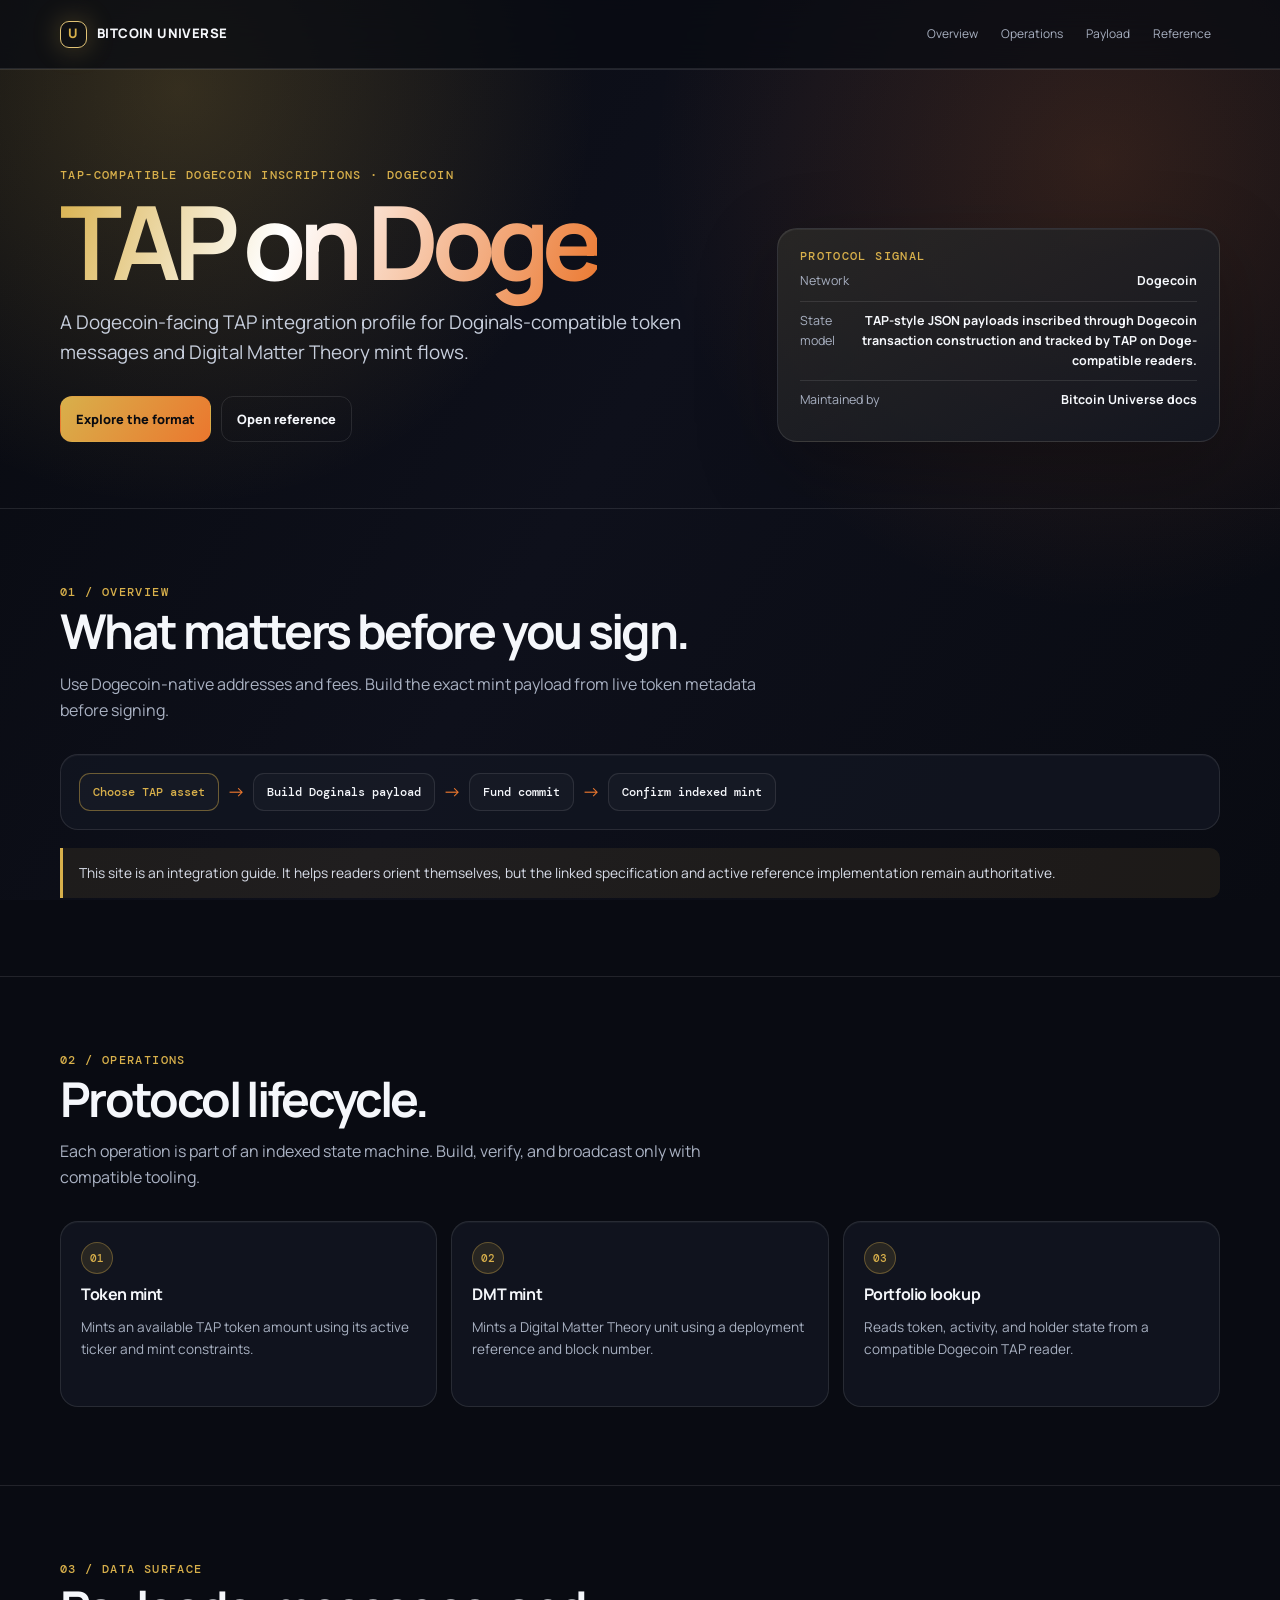
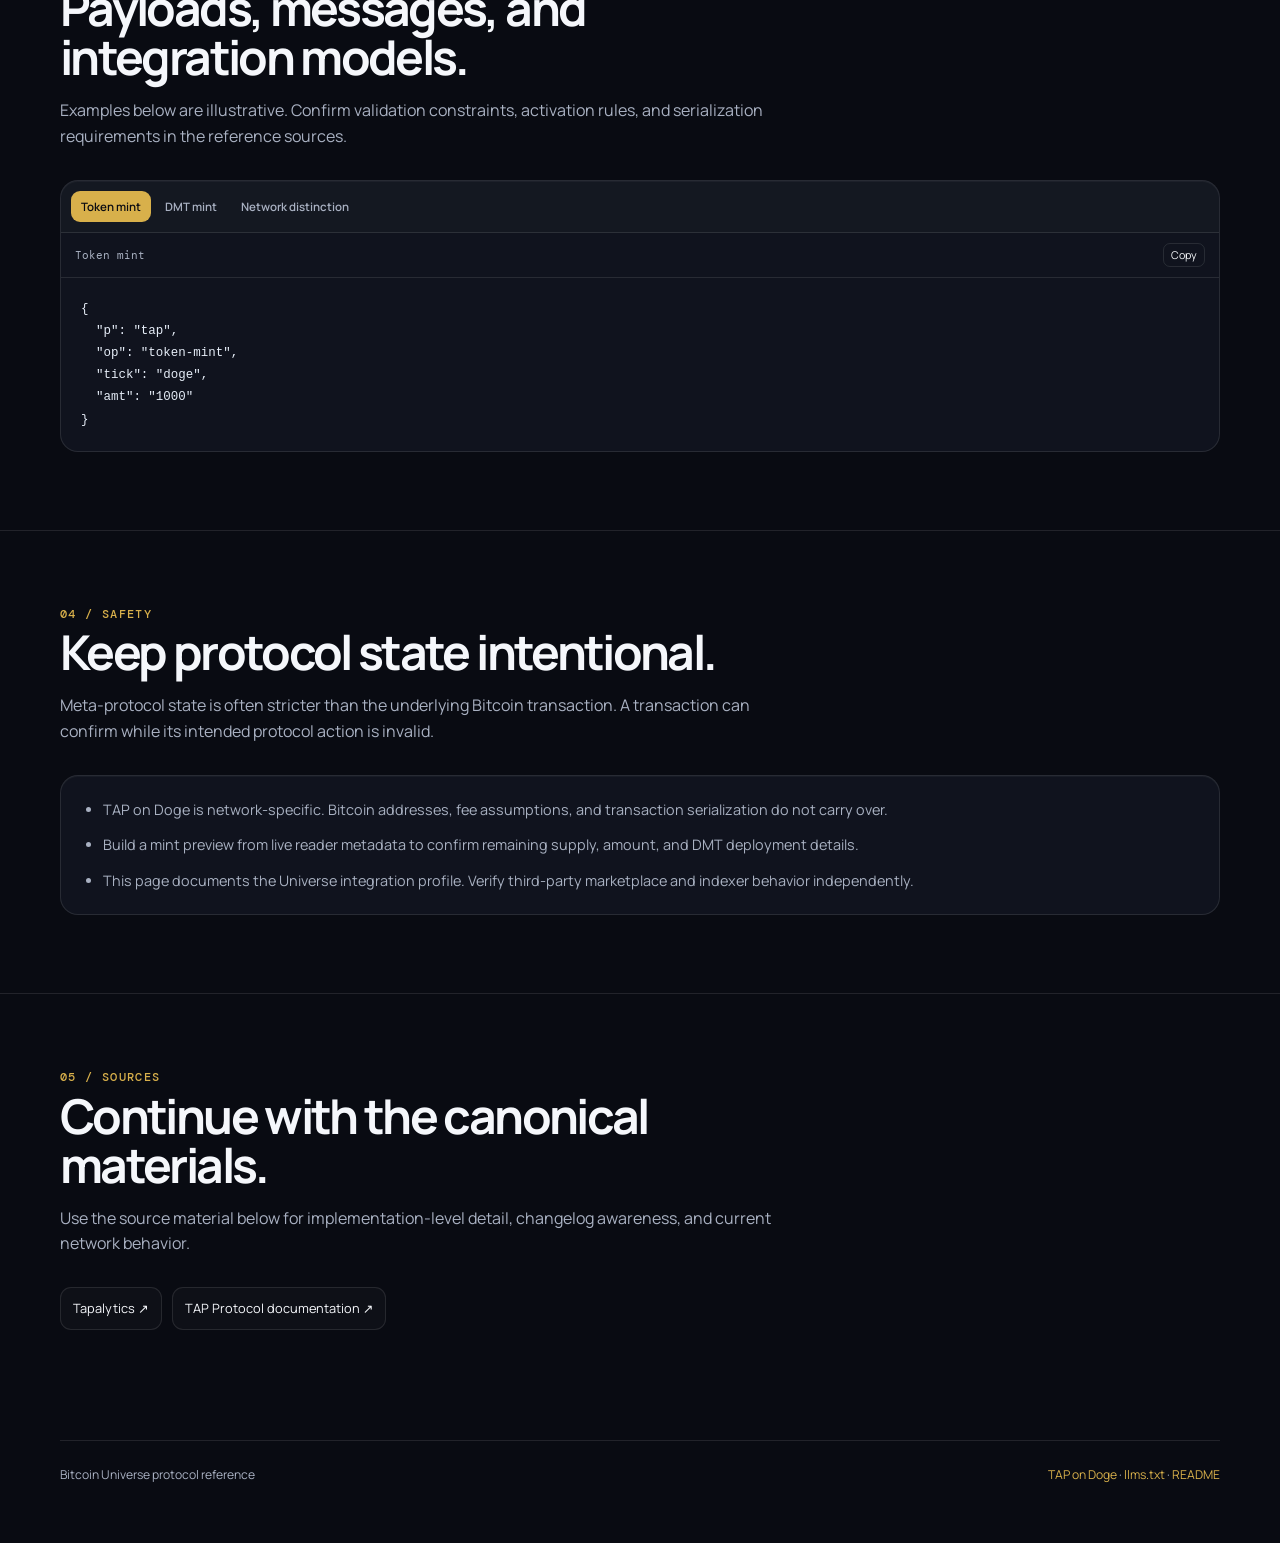
==== index.html @ 7a6246f9 "Publish tap-on-doge-docs protocol documentation" ====
<!doctype html>
<html lang="en">
<head>
  <meta charset="utf-8">
  <meta name="viewport" content="width=device-width, initial-scale=1">
  <meta name="description" content="TAP on Doge protocol documentation by Bitcoin Universe.">
  <title>TAP on Doge | Bitcoin Universe</title>
  <link rel="preconnect" href="https://fonts.googleapis.com">
  <link rel="preconnect" href="https://fonts.gstatic.com" crossorigin>
  <link href="https://fonts.googleapis.com/css2?family=DM+Mono:wght@400;500&family=Manrope:wght@400;500;600;700;800&display=swap" rel="stylesheet">
  <style>
    :root { --accent: #d8b04b; --accent-2: #eb772e; --ink: #f5f7fb; --muted: #a9b1c2; --panel: rgba(19,23,34,.78); --line: rgba(255,255,255,.1); --bg: #090b12; --mono: "DM Mono", monospace; --sans: Manrope, system-ui, sans-serif; }
    * { box-sizing: border-box; } html { scroll-behavior: smooth; } body { margin: 0; color: var(--ink); background: var(--bg); font-family: var(--sans); line-height: 1.62; } body::before { content: ""; position: fixed; inset: 0; z-index: -2; background: radial-gradient(circle at 14% 10%, color-mix(in srgb, var(--accent) 21%, transparent), transparent 26rem), radial-gradient(circle at 86% 18%, color-mix(in srgb, var(--accent-2) 17%, transparent), transparent 28rem), linear-gradient(120deg, #080a10, #0e101b 48%, #090b12); } body::after { content: ""; position: fixed; inset: 0; z-index: -1; opacity: .3; background-image: linear-gradient(rgba(255,255,255,.025) 1px, transparent 1px), linear-gradient(90deg, rgba(255,255,255,.025) 1px, transparent 1px); background-size: 48px 48px; mask-image: linear-gradient(to bottom, black, transparent 80%); }
    a { color: inherit; } .wrap { width: min(1160px, calc(100% - 40px)); margin: auto; } .eyebrow, .kicker { font: 500 .72rem/1 var(--mono); letter-spacing: .12em; text-transform: uppercase; color: var(--accent); } .site-header { position: sticky; top: 0; z-index: 20; backdrop-filter: blur(20px); background: rgba(9,11,18,.74); border-bottom: 1px solid var(--line); } .bar { min-height: 68px; display: flex; align-items: center; justify-content: space-between; gap: 20px; } .brand { display: flex; gap: 10px; align-items: center; text-decoration: none; font-size: .82rem; font-weight: 800; letter-spacing: .03em; } .brand-mark { width: 27px; height: 27px; border: 1px solid color-mix(in srgb, var(--accent) 76%, white); border-radius: 9px; display: grid; place-items: center; color: var(--accent); box-shadow: 0 0 28px color-mix(in srgb, var(--accent) 32%, transparent); } nav { display: flex; flex-wrap: wrap; gap: 5px; } nav a { color: var(--muted); font-size: .75rem; text-decoration: none; padding: 7px 9px; border-radius: 8px; } nav a:hover { color: var(--ink); background: rgba(255,255,255,.06); } .hero { padding: 100px 0 66px; position: relative; overflow: clip; } .hero-grid { display: grid; grid-template-columns: minmax(0,1.2fr) minmax(280px,.8fr); gap: 52px; align-items: end; } h1 { max-width: 780px; margin: 12px 0 18px; font-size: clamp(3rem, 8vw, 6.5rem); letter-spacing: -.075em; line-height: .92; } h1 .gradient { background: linear-gradient(110deg, var(--accent), #fff 42%, var(--accent-2)); color: transparent; background-clip: text; } .lead { color: #c8cfdd; font-size: clamp(1rem, 1.7vw, 1.18rem); max-width: 720px; } .hero-actions { display: flex; flex-wrap: wrap; gap: 10px; margin-top: 28px; } .button { border: 1px solid var(--line); border-radius: 12px; padding: 12px 15px; text-decoration: none; font-size: .8rem; font-weight: 800; transition: transform .2s, border-color .2s; } .button:hover { transform: translateY(-2px); border-color: var(--accent); } .button.primary { background: linear-gradient(125deg, var(--accent), var(--accent-2)); color: #0a0b10; border-color: transparent; } .signal { padding: 22px; border: 1px solid var(--line); border-radius: 20px; background: linear-gradient(150deg, color-mix(in srgb, var(--accent) 10%, var(--panel)), var(--panel)); box-shadow: inset 0 1px rgba(255,255,255,.06), 0 25px 80px rgba(0,0,0,.25); } .signal-line { display: flex; justify-content: space-between; gap: 10px; padding: 9px 0; border-bottom: 1px solid var(--line); font-size: .78rem; } .signal-line:last-child { border: 0; } .signal-line span { color: var(--muted); } .signal-line strong { text-align: right; color: var(--ink); } section { padding: 78px 0; border-top: 1px solid var(--line); } .section-head { max-width: 720px; margin-bottom: 30px; } h2 { margin: 8px 0 10px; font-size: clamp(1.8rem, 4vw, 3rem); letter-spacing: -.055em; line-height: 1.02; } h3 { margin: 8px 0; font-size: 1rem; letter-spacing: -.025em; } p { color: var(--muted); } .grid { display: grid; grid-template-columns: repeat(3, 1fr); gap: 14px; } .card, .safety, .flow, .payload, .table-wrap { border: 1px solid var(--line); border-radius: 18px; background: var(--panel); box-shadow: inset 0 1px rgba(255,255,255,.04); } .card { padding: 20px; min-height: 186px; } .step { display: inline-grid; place-items: center; width: 32px; height: 32px; border-radius: 50%; font: 500 .7rem var(--mono); color: var(--accent); background: color-mix(in srgb, var(--accent) 12%, transparent); border: 1px solid color-mix(in srgb, var(--accent) 35%, transparent); } .card p { font-size: .85rem; margin: 0; } .flow { display: flex; flex-wrap: wrap; align-items: center; gap: 8px; padding: 18px; } .flow-item { padding: 10px 13px; border: 1px solid var(--line); border-radius: 11px; font: 500 .75rem var(--mono); background: rgba(255,255,255,.025); } .flow-item:first-child { color: var(--accent); border-color: color-mix(in srgb, var(--accent) 45%, transparent); } .arrow { color: var(--accent-2); font-size: 1.15rem; } .payload { overflow: hidden; } .payload-tabs { display: flex; flex-wrap: wrap; gap: 4px; padding: 10px; border-bottom: 1px solid var(--line); background: rgba(255,255,255,.018); } .payload-tab { border: 0; color: var(--muted); background: transparent; font: 600 .72rem var(--sans); cursor: pointer; border-radius: 9px; padding: 8px 10px; } .payload-tab.active { color: #0b0c12; background: var(--accent); } .payload-panel { display: none; } .payload-panel.active { display: block; } .code-top { display: flex; justify-content: space-between; align-items: center; padding: 10px 14px; color: var(--muted); font: .7rem var(--mono); border-bottom: 1px solid var(--line); } .copy { color: var(--ink); border: 1px solid var(--line); border-radius: 7px; background: transparent; cursor: pointer; padding: 4px 7px; font: .67rem var(--sans); } .copy:hover { border-color: var(--accent); } pre { margin: 0; padding: 20px; overflow: auto; font: .78rem/1.7 var(--mono); color: #e6edf8; } .safety { padding: 22px; } .safety ul { margin: 0; padding-left: 20px; color: var(--muted); font-size: .9rem; } .safety li + li { margin-top: 12px; } .reference-links { display: flex; flex-wrap: wrap; gap: 10px; } .reference-links a { color: var(--ink); font-size: .8rem; text-decoration: none; padding: 10px 12px; border: 1px solid var(--line); border-radius: 11px; background: rgba(255,255,255,.025); } .reference-links a:hover { border-color: var(--accent); } .callout { margin-top: 18px; padding: 14px 16px; border-left: 3px solid var(--accent); background: color-mix(in srgb, var(--accent) 9%, transparent); color: #d9deea; border-radius: 0 10px 10px 0; font-size: .86rem; } table { width: 100%; border-collapse: collapse; font-size: .85rem; } th, td { padding: 13px 16px; text-align: left; vertical-align: top; border-bottom: 1px solid var(--line); } th { color: var(--muted); font: .68rem var(--mono); text-transform: uppercase; letter-spacing: .08em; } tr:last-child td { border: 0; } td { color: var(--muted); } td code { color: var(--accent); font: .75rem var(--mono); } .footer { padding: 32px 0 58px; color: var(--muted); font-size: .76rem; } .footer-inner { display: flex; justify-content: space-between; gap: 16px; border-top: 1px solid var(--line); padding-top: 24px; } .footer a { text-decoration: none; color: var(--accent); } @media (max-width: 800px) { .hero { padding-top: 68px; } .hero-grid, .grid { grid-template-columns: 1fr; gap: 15px; } .signal { max-width: 520px; } nav { display: none; } section { padding: 56px 0; } .wrap { width: min(100% - 28px, 1160px); } h1 { letter-spacing: -.065em; } }
  </style>
</head>
<body>
  <header class="site-header"><div class="wrap bar"><a class="brand" href="index.html"><span class="brand-mark">U</span>BITCOIN UNIVERSE</a><nav><a href="index.html#overview">Overview</a><a href="index.html#operations">Operations</a><a href="index.html#payload">Payload</a><a href="reference.html">Reference</a></nav></div></header>
  <main>
  <section class="hero"><div class="wrap hero-grid"><div><div class="eyebrow">TAP-compatible Dogecoin inscriptions · Dogecoin</div><h1><span class="gradient">TAP on Doge</span></h1><p class="lead">A Dogecoin-facing TAP integration profile for Doginals-compatible token messages and Digital Matter Theory mint flows.</p><div class="hero-actions"><a class="button primary" href="#payload">Explore the format</a><a class="button" href="reference.html">Open reference</a></div></div><aside class="signal"><div class="kicker">Protocol signal</div><div class="signal-line"><span>Network</span><strong>Dogecoin</strong></div><div class="signal-line"><span>State model</span><strong>TAP-style JSON payloads inscribed through Dogecoin transaction construction and tracked by TAP on Doge-compatible readers.</strong></div><div class="signal-line"><span>Maintained by</span><strong>Bitcoin Universe docs</strong></div></aside></div></section>
  <section id="overview"><div class="wrap"><div class="section-head"><div class="eyebrow">01 / Overview</div><h2>What matters before you sign.</h2><p>Use Dogecoin-native addresses and fees. Build the exact mint payload from live token metadata before signing.</p></div><div class="flow"><span class="flow-item">Choose TAP asset</span><span class="arrow">→</span><span class="flow-item">Build Doginals payload</span><span class="arrow">→</span><span class="flow-item">Fund commit</span><span class="arrow">→</span><span class="flow-item">Confirm indexed mint</span></div><div class="callout">This site is an integration guide. It helps readers orient themselves, but the linked specification and active reference implementation remain authoritative.</div></div></section>
  <section id="operations"><div class="wrap"><div class="section-head"><div class="eyebrow">02 / Operations</div><h2>Protocol lifecycle.</h2><p>Each operation is part of an indexed state machine. Build, verify, and broadcast only with compatible tooling.</p></div><div class="grid"><article class="card"><span class="step">01</span><h3>Token mint</h3><p>Mints an available TAP token amount using its active ticker and mint constraints.</p></article><article class="card"><span class="step">02</span><h3>DMT mint</h3><p>Mints a Digital Matter Theory unit using a deployment reference and block number.</p></article><article class="card"><span class="step">03</span><h3>Portfolio lookup</h3><p>Reads token, activity, and holder state from a compatible Dogecoin TAP reader.</p></article></div></div></section>
  <section id="payload"><div class="wrap"><div class="section-head"><div class="eyebrow">03 / Data surface</div><h2>Payloads, messages, and integration models.</h2><p>Examples below are illustrative. Confirm validation constraints, activation rules, and serialization requirements in the reference sources.</p></div><div class="payload"><div class="payload-tabs"><button class="payload-tab active" type="button" data-payload="payload-0">Token mint</button><button class="payload-tab " type="button" data-payload="payload-1">DMT mint</button><button class="payload-tab " type="button" data-payload="payload-2">Network distinction</button></div><div class="payload-panel active" id="payload-0"><div class="code-top"><span>Token mint</span><button class="copy" type="button" data-copy="{
  &quot;p&quot;: &quot;tap&quot;,
  &quot;op&quot;: &quot;token-mint&quot;,
  &quot;tick&quot;: &quot;doge&quot;,
  &quot;amt&quot;: &quot;1000&quot;
}">Copy</button></div><pre><code>{
  &quot;p&quot;: &quot;tap&quot;,
  &quot;op&quot;: &quot;token-mint&quot;,
  &quot;tick&quot;: &quot;doge&quot;,
  &quot;amt&quot;: &quot;1000&quot;
}</code></pre></div><div class="payload-panel " id="payload-1"><div class="code-top"><span>DMT mint</span><button class="copy" type="button" data-copy="{
  &quot;p&quot;: &quot;tap&quot;,
  &quot;op&quot;: &quot;dmt-mint&quot;,
  &quot;dep&quot;: &quot;&lt;deployment-inscription-id&gt;&quot;,
  &quot;tick&quot;: &quot;element&quot;,
  &quot;blk&quot;: 123456
}">Copy</button></div><pre><code>{
  &quot;p&quot;: &quot;tap&quot;,
  &quot;op&quot;: &quot;dmt-mint&quot;,
  &quot;dep&quot;: &quot;&lt;deployment-inscription-id&gt;&quot;,
  &quot;tick&quot;: &quot;element&quot;,
  &quot;blk&quot;: 123456
}</code></pre></div><div class="payload-panel " id="payload-2"><div class="code-top"><span>Network distinction</span><button class="copy" type="button" data-copy="Dogecoin transaction + Doginals carrier
not a Bitcoin transaction or a Bitcoin Taproot address">Copy</button></div><pre><code>Dogecoin transaction + Doginals carrier
not a Bitcoin transaction or a Bitcoin Taproot address</code></pre></div></div></div></section>
  <section id="safety"><div class="wrap"><div class="section-head"><div class="eyebrow">04 / Safety</div><h2>Keep protocol state intentional.</h2><p>Meta-protocol state is often stricter than the underlying Bitcoin transaction. A transaction can confirm while its intended protocol action is invalid.</p></div><div class="safety"><ul><li>TAP on Doge is network-specific. Bitcoin addresses, fee assumptions, and transaction serialization do not carry over.</li><li>Build a mint preview from live reader metadata to confirm remaining supply, amount, and DMT deployment details.</li><li>This page documents the Universe integration profile. Verify third-party marketplace and indexer behavior independently.</li></ul></div></div></section>
  <section id="sources"><div class="wrap"><div class="section-head"><div class="eyebrow">05 / Sources</div><h2>Continue with the canonical materials.</h2><p>Use the source material below for implementation-level detail, changelog awareness, and current network behavior.</p></div><div class="reference-links"><a href="https://tapalytics.xyz/" target="_blank" rel="noreferrer">Tapalytics <span aria-hidden="true">↗</span></a><a href="https://docs.tap-protocol.com/" target="_blank" rel="noreferrer">TAP Protocol documentation <span aria-hidden="true">↗</span></a></div></div></section>
  </main>
  <footer class="footer"><div class="wrap footer-inner"><span>Bitcoin Universe protocol reference</span><span><a href="index.html">TAP on Doge</a> · <a href="llms.txt">llms.txt</a> · <a href="README.md">README</a></span></div></footer>
  <script>
    document.querySelectorAll('.payload-tab').forEach((tab) => tab.addEventListener('click', () => { document.querySelectorAll('.payload-tab,.payload-panel').forEach((el) => el.classList.remove('active')); tab.classList.add('active'); document.getElementById(tab.dataset.payload).classList.add('active'); }));
    document.querySelectorAll('[data-copy]').forEach((button) => button.addEventListener('click', async () => { try { await navigator.clipboard.writeText(button.dataset.copy); const old = button.textContent; button.textContent = 'Copied'; setTimeout(() => { button.textContent = old; }, 1200); } catch { button.textContent = 'Copy failed'; } }));
  </script>
</body>
</html>
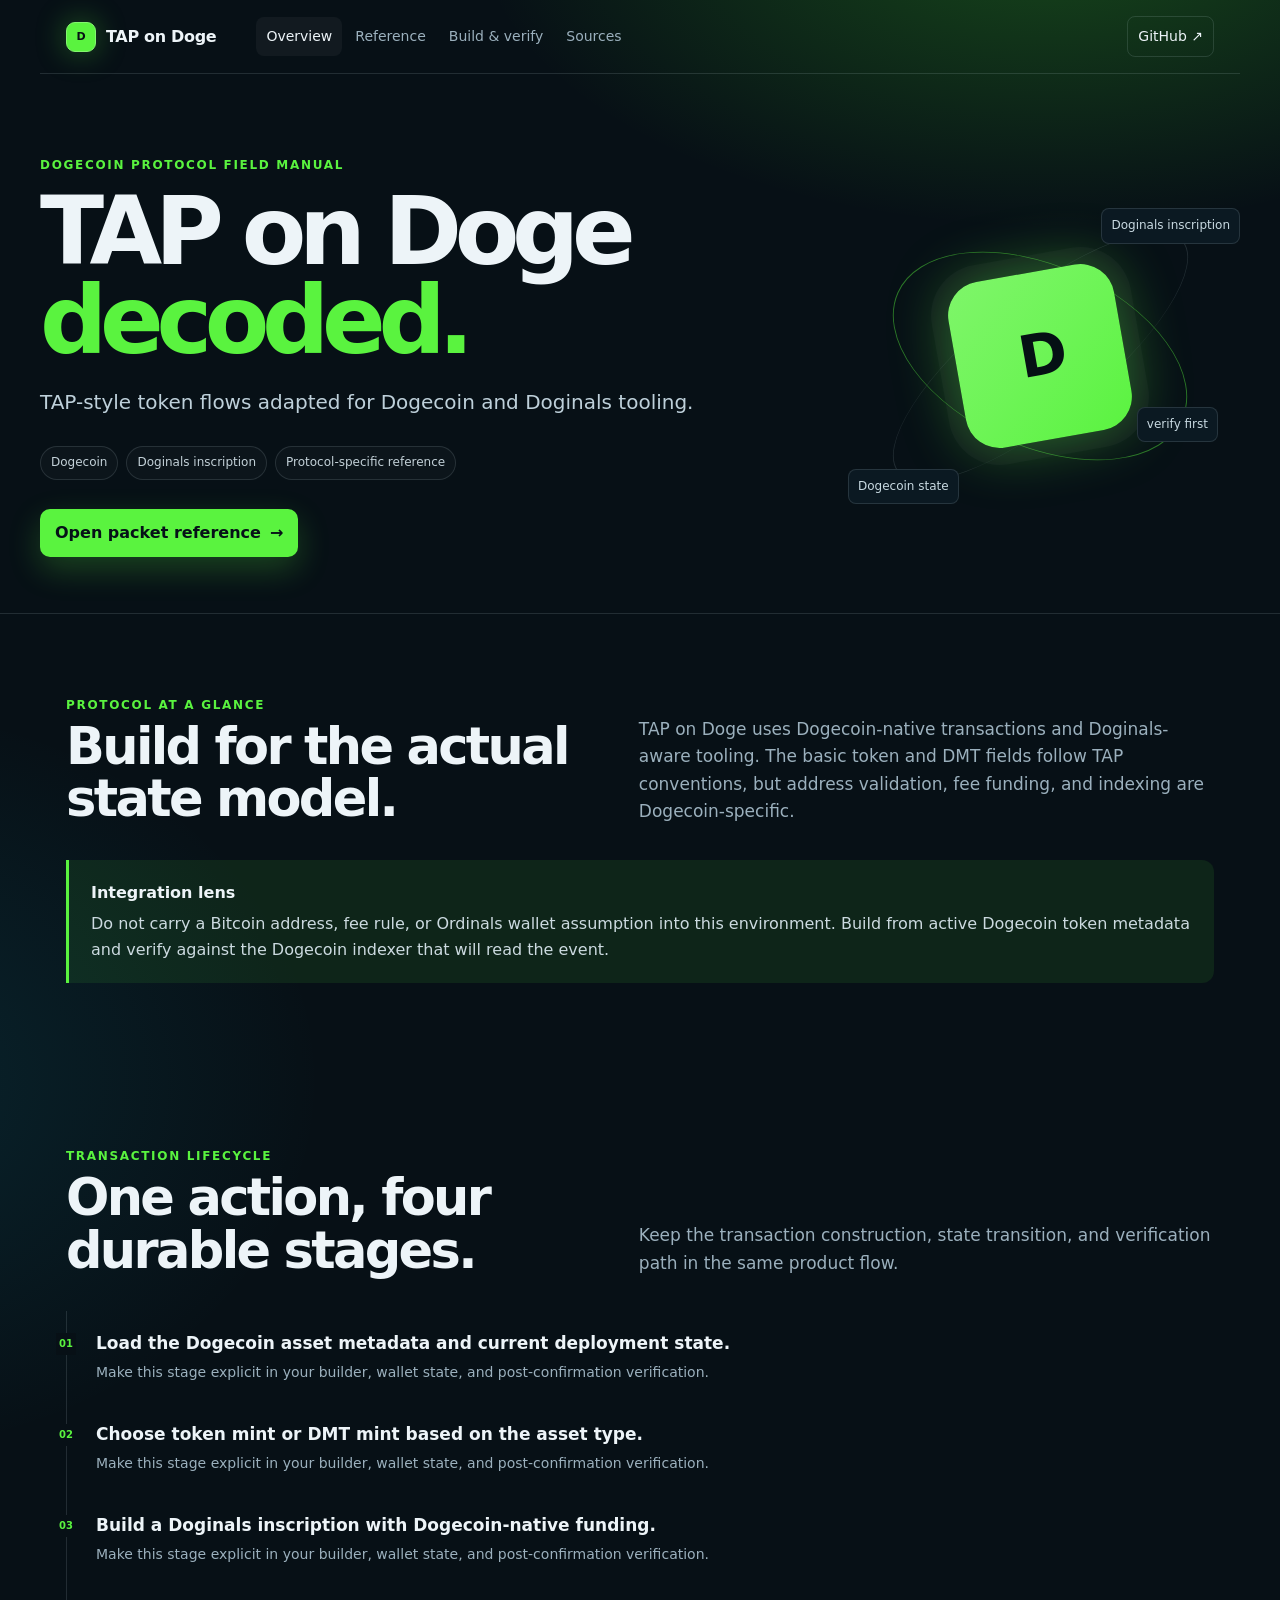
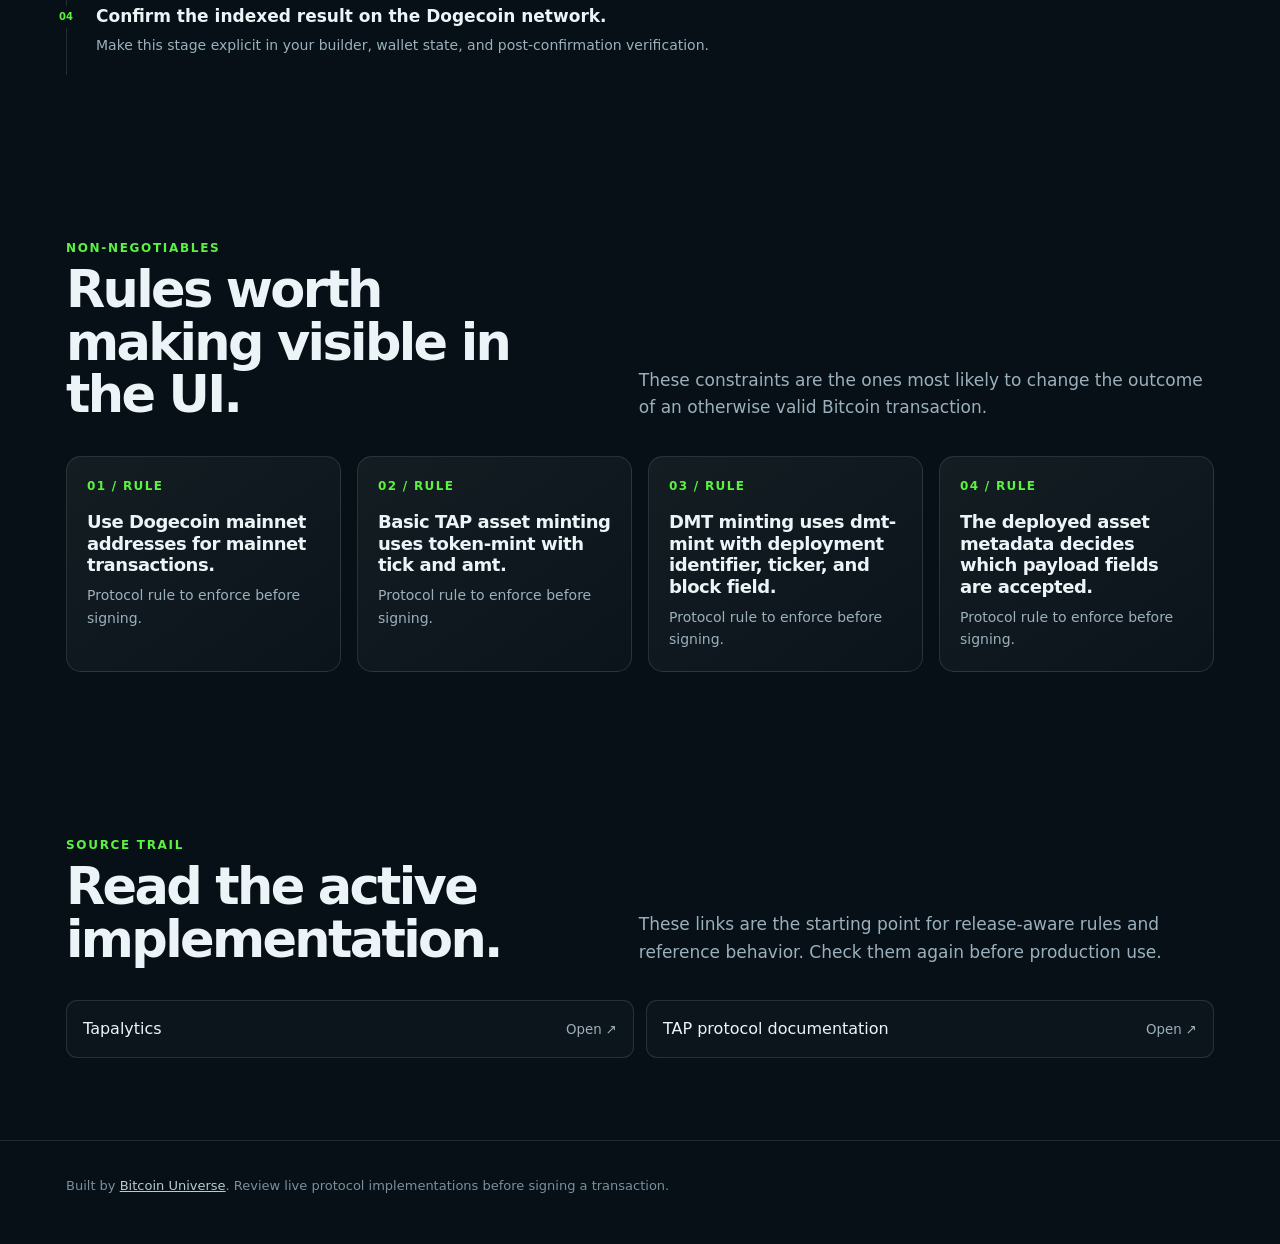
==== commit 973c0610: "Replace generic docs with protocol manuals" ====
--- a/index.html
+++ b/index.html
@@ -1,57 +1,4 @@
 <!doctype html>
-<html lang="en">
-<head>
-  <meta charset="utf-8">
-  <meta name="viewport" content="width=device-width, initial-scale=1">
-  <meta name="description" content="TAP on Doge protocol documentation by Bitcoin Universe.">
-  <title>TAP on Doge | Bitcoin Universe</title>
-  <link rel="preconnect" href="https://fonts.googleapis.com">
-  <link rel="preconnect" href="https://fonts.gstatic.com" crossorigin>
-  <link href="https://fonts.googleapis.com/css2?family=DM+Mono:wght@400;500&family=Manrope:wght@400;500;600;700;800&display=swap" rel="stylesheet">
-  <style>
-    :root { --accent: #d8b04b; --accent-2: #eb772e; --ink: #f5f7fb; --muted: #a9b1c2; --panel: rgba(19,23,34,.78); --line: rgba(255,255,255,.1); --bg: #090b12; --mono: "DM Mono", monospace; --sans: Manrope, system-ui, sans-serif; }
-    * { box-sizing: border-box; } html { scroll-behavior: smooth; } body { margin: 0; color: var(--ink); background: var(--bg); font-family: var(--sans); line-height: 1.62; } body::before { content: ""; position: fixed; inset: 0; z-index: -2; background: radial-gradient(circle at 14% 10%, color-mix(in srgb, var(--accent) 21%, transparent), transparent 26rem), radial-gradient(circle at 86% 18%, color-mix(in srgb, var(--accent-2) 17%, transparent), transparent 28rem), linear-gradient(120deg, #080a10, #0e101b 48%, #090b12); } body::after { content: ""; position: fixed; inset: 0; z-index: -1; opacity: .3; background-image: linear-gradient(rgba(255,255,255,.025) 1px, transparent 1px), linear-gradient(90deg, rgba(255,255,255,.025) 1px, transparent 1px); background-size: 48px 48px; mask-image: linear-gradient(to bottom, black, transparent 80%); }
-    a { color: inherit; } .wrap { width: min(1160px, calc(100% - 40px)); margin: auto; } .eyebrow, .kicker { font: 500 .72rem/1 var(--mono); letter-spacing: .12em; text-transform: uppercase; color: var(--accent); } .site-header { position: sticky; top: 0; z-index: 20; backdrop-filter: blur(20px); background: rgba(9,11,18,.74); border-bottom: 1px solid var(--line); } .bar { min-height: 68px; display: flex; align-items: center; justify-content: space-between; gap: 20px; } .brand { display: flex; gap: 10px; align-items: center; text-decoration: none; font-size: .82rem; font-weight: 800; letter-spacing: .03em; } .brand-mark { width: 27px; height: 27px; border: 1px solid color-mix(in srgb, var(--accent) 76%, white); border-radius: 9px; display: grid; place-items: center; color: var(--accent); box-shadow: 0 0 28px color-mix(in srgb, var(--accent) 32%, transparent); } nav { display: flex; flex-wrap: wrap; gap: 5px; } nav a { color: var(--muted); font-size: .75rem; text-decoration: none; padding: 7px 9px; border-radius: 8px; } nav a:hover { color: var(--ink); background: rgba(255,255,255,.06); } .hero { padding: 100px 0 66px; position: relative; overflow: clip; } .hero-grid { display: grid; grid-template-columns: minmax(0,1.2fr) minmax(280px,.8fr); gap: 52px; align-items: end; } h1 { max-width: 780px; margin: 12px 0 18px; font-size: clamp(3rem, 8vw, 6.5rem); letter-spacing: -.075em; line-height: .92; } h1 .gradient { background: linear-gradient(110deg, var(--accent), #fff 42%, var(--accent-2)); color: transparent; background-clip: text; } .lead { color: #c8cfdd; font-size: clamp(1rem, 1.7vw, 1.18rem); max-width: 720px; } .hero-actions { display: flex; flex-wrap: wrap; gap: 10px; margin-top: 28px; } .button { border: 1px solid var(--line); border-radius: 12px; padding: 12px 15px; text-decoration: none; font-size: .8rem; font-weight: 800; transition: transform .2s, border-color .2s; } .button:hover { transform: translateY(-2px); border-color: var(--accent); } .button.primary { background: linear-gradient(125deg, var(--accent), var(--accent-2)); color: #0a0b10; border-color: transparent; } .signal { padding: 22px; border: 1px solid var(--line); border-radius: 20px; background: linear-gradient(150deg, color-mix(in srgb, var(--accent) 10%, var(--panel)), var(--panel)); box-shadow: inset 0 1px rgba(255,255,255,.06), 0 25px 80px rgba(0,0,0,.25); } .signal-line { display: flex; justify-content: space-between; gap: 10px; padding: 9px 0; border-bottom: 1px solid var(--line); font-size: .78rem; } .signal-line:last-child { border: 0; } .signal-line span { color: var(--muted); } .signal-line strong { text-align: right; color: var(--ink); } section { padding: 78px 0; border-top: 1px solid var(--line); } .section-head { max-width: 720px; margin-bottom: 30px; } h2 { margin: 8px 0 10px; font-size: clamp(1.8rem, 4vw, 3rem); letter-spacing: -.055em; line-height: 1.02; } h3 { margin: 8px 0; font-size: 1rem; letter-spacing: -.025em; } p { color: var(--muted); } .grid { display: grid; grid-template-columns: repeat(3, 1fr); gap: 14px; } .card, .safety, .flow, .payload, .table-wrap { border: 1px solid var(--line); border-radius: 18px; background: var(--panel); box-shadow: inset 0 1px rgba(255,255,255,.04); } .card { padding: 20px; min-height: 186px; } .step { display: inline-grid; place-items: center; width: 32px; height: 32px; border-radius: 50%; font: 500 .7rem var(--mono); color: var(--accent); background: color-mix(in srgb, var(--accent) 12%, transparent); border: 1px solid color-mix(in srgb, var(--accent) 35%, transparent); } .card p { font-size: .85rem; margin: 0; } .flow { display: flex; flex-wrap: wrap; align-items: center; gap: 8px; padding: 18px; } .flow-item { padding: 10px 13px; border: 1px solid var(--line); border-radius: 11px; font: 500 .75rem var(--mono); background: rgba(255,255,255,.025); } .flow-item:first-child { color: var(--accent); border-color: color-mix(in srgb, var(--accent) 45%, transparent); } .arrow { color: var(--accent-2); font-size: 1.15rem; } .payload { overflow: hidden; } .payload-tabs { display: flex; flex-wrap: wrap; gap: 4px; padding: 10px; border-bottom: 1px solid var(--line); background: rgba(255,255,255,.018); } .payload-tab { border: 0; color: var(--muted); background: transparent; font: 600 .72rem var(--sans); cursor: pointer; border-radius: 9px; padding: 8px 10px; } .payload-tab.active { color: #0b0c12; background: var(--accent); } .payload-panel { display: none; } .payload-panel.active { display: block; } .code-top { display: flex; justify-content: space-between; align-items: center; padding: 10px 14px; color: var(--muted); font: .7rem var(--mono); border-bottom: 1px solid var(--line); } .copy { color: var(--ink); border: 1px solid var(--line); border-radius: 7px; background: transparent; cursor: pointer; padding: 4px 7px; font: .67rem var(--sans); } .copy:hover { border-color: var(--accent); } pre { margin: 0; padding: 20px; overflow: auto; font: .78rem/1.7 var(--mono); color: #e6edf8; } .safety { padding: 22px; } .safety ul { margin: 0; padding-left: 20px; color: var(--muted); font-size: .9rem; } .safety li + li { margin-top: 12px; } .reference-links { display: flex; flex-wrap: wrap; gap: 10px; } .reference-links a { color: var(--ink); font-size: .8rem; text-decoration: none; padding: 10px 12px; border: 1px solid var(--line); border-radius: 11px; background: rgba(255,255,255,.025); } .reference-links a:hover { border-color: var(--accent); } .callout { margin-top: 18px; padding: 14px 16px; border-left: 3px solid var(--accent); background: color-mix(in srgb, var(--accent) 9%, transparent); color: #d9deea; border-radius: 0 10px 10px 0; font-size: .86rem; } table { width: 100%; border-collapse: collapse; font-size: .85rem; } th, td { padding: 13px 16px; text-align: left; vertical-align: top; border-bottom: 1px solid var(--line); } th { color: var(--muted); font: .68rem var(--mono); text-transform: uppercase; letter-spacing: .08em; } tr:last-child td { border: 0; } td { color: var(--muted); } td code { color: var(--accent); font: .75rem var(--mono); } .footer { padding: 32px 0 58px; color: var(--muted); font-size: .76rem; } .footer-inner { display: flex; justify-content: space-between; gap: 16px; border-top: 1px solid var(--line); padding-top: 24px; } .footer a { text-decoration: none; color: var(--accent); } @media (max-width: 800px) { .hero { padding-top: 68px; } .hero-grid, .grid { grid-template-columns: 1fr; gap: 15px; } .signal { max-width: 520px; } nav { display: none; } section { padding: 56px 0; } .wrap { width: min(100% - 28px, 1160px); } h1 { letter-spacing: -.065em; } }
-  </style>
-</head>
-<body>
-  <header class="site-header"><div class="wrap bar"><a class="brand" href="index.html"><span class="brand-mark">U</span>BITCOIN UNIVERSE</a><nav><a href="index.html#overview">Overview</a><a href="index.html#operations">Operations</a><a href="index.html#payload">Payload</a><a href="reference.html">Reference</a></nav></div></header>
-  <main>
-  <section class="hero"><div class="wrap hero-grid"><div><div class="eyebrow">TAP-compatible Dogecoin inscriptions · Dogecoin</div><h1><span class="gradient">TAP on Doge</span></h1><p class="lead">A Dogecoin-facing TAP integration profile for Doginals-compatible token messages and Digital Matter Theory mint flows.</p><div class="hero-actions"><a class="button primary" href="#payload">Explore the format</a><a class="button" href="reference.html">Open reference</a></div></div><aside class="signal"><div class="kicker">Protocol signal</div><div class="signal-line"><span>Network</span><strong>Dogecoin</strong></div><div class="signal-line"><span>State model</span><strong>TAP-style JSON payloads inscribed through Dogecoin transaction construction and tracked by TAP on Doge-compatible readers.</strong></div><div class="signal-line"><span>Maintained by</span><strong>Bitcoin Universe docs</strong></div></aside></div></section>
-  <section id="overview"><div class="wrap"><div class="section-head"><div class="eyebrow">01 / Overview</div><h2>What matters before you sign.</h2><p>Use Dogecoin-native addresses and fees. Build the exact mint payload from live token metadata before signing.</p></div><div class="flow"><span class="flow-item">Choose TAP asset</span><span class="arrow">→</span><span class="flow-item">Build Doginals payload</span><span class="arrow">→</span><span class="flow-item">Fund commit</span><span class="arrow">→</span><span class="flow-item">Confirm indexed mint</span></div><div class="callout">This site is an integration guide. It helps readers orient themselves, but the linked specification and active reference implementation remain authoritative.</div></div></section>
-  <section id="operations"><div class="wrap"><div class="section-head"><div class="eyebrow">02 / Operations</div><h2>Protocol lifecycle.</h2><p>Each operation is part of an indexed state machine. Build, verify, and broadcast only with compatible tooling.</p></div><div class="grid"><article class="card"><span class="step">01</span><h3>Token mint</h3><p>Mints an available TAP token amount using its active ticker and mint constraints.</p></article><article class="card"><span class="step">02</span><h3>DMT mint</h3><p>Mints a Digital Matter Theory unit using a deployment reference and block number.</p></article><article class="card"><span class="step">03</span><h3>Portfolio lookup</h3><p>Reads token, activity, and holder state from a compatible Dogecoin TAP reader.</p></article></div></div></section>
-  <section id="payload"><div class="wrap"><div class="section-head"><div class="eyebrow">03 / Data surface</div><h2>Payloads, messages, and integration models.</h2><p>Examples below are illustrative. Confirm validation constraints, activation rules, and serialization requirements in the reference sources.</p></div><div class="payload"><div class="payload-tabs"><button class="payload-tab active" type="button" data-payload="payload-0">Token mint</button><button class="payload-tab " type="button" data-payload="payload-1">DMT mint</button><button class="payload-tab " type="button" data-payload="payload-2">Network distinction</button></div><div class="payload-panel active" id="payload-0"><div class="code-top"><span>Token mint</span><button class="copy" type="button" data-copy="{
-  &quot;p&quot;: &quot;tap&quot;,
-  &quot;op&quot;: &quot;token-mint&quot;,
-  &quot;tick&quot;: &quot;doge&quot;,
-  &quot;amt&quot;: &quot;1000&quot;
-}">Copy</button></div><pre><code>{
-  &quot;p&quot;: &quot;tap&quot;,
-  &quot;op&quot;: &quot;token-mint&quot;,
-  &quot;tick&quot;: &quot;doge&quot;,
-  &quot;amt&quot;: &quot;1000&quot;
-}</code></pre></div><div class="payload-panel " id="payload-1"><div class="code-top"><span>DMT mint</span><button class="copy" type="button" data-copy="{
-  &quot;p&quot;: &quot;tap&quot;,
-  &quot;op&quot;: &quot;dmt-mint&quot;,
-  &quot;dep&quot;: &quot;&lt;deployment-inscription-id&gt;&quot;,
-  &quot;tick&quot;: &quot;element&quot;,
-  &quot;blk&quot;: 123456
-}">Copy</button></div><pre><code>{
-  &quot;p&quot;: &quot;tap&quot;,
-  &quot;op&quot;: &quot;dmt-mint&quot;,
-  &quot;dep&quot;: &quot;&lt;deployment-inscription-id&gt;&quot;,
-  &quot;tick&quot;: &quot;element&quot;,
-  &quot;blk&quot;: 123456
-}</code></pre></div><div class="payload-panel " id="payload-2"><div class="code-top"><span>Network distinction</span><button class="copy" type="button" data-copy="Dogecoin transaction + Doginals carrier
-not a Bitcoin transaction or a Bitcoin Taproot address">Copy</button></div><pre><code>Dogecoin transaction + Doginals carrier
-not a Bitcoin transaction or a Bitcoin Taproot address</code></pre></div></div></div></section>
-  <section id="safety"><div class="wrap"><div class="section-head"><div class="eyebrow">04 / Safety</div><h2>Keep protocol state intentional.</h2><p>Meta-protocol state is often stricter than the underlying Bitcoin transaction. A transaction can confirm while its intended protocol action is invalid.</p></div><div class="safety"><ul><li>TAP on Doge is network-specific. Bitcoin addresses, fee assumptions, and transaction serialization do not carry over.</li><li>Build a mint preview from live reader metadata to confirm remaining supply, amount, and DMT deployment details.</li><li>This page documents the Universe integration profile. Verify third-party marketplace and indexer behavior independently.</li></ul></div></div></section>
-  <section id="sources"><div class="wrap"><div class="section-head"><div class="eyebrow">05 / Sources</div><h2>Continue with the canonical materials.</h2><p>Use the source material below for implementation-level detail, changelog awareness, and current network behavior.</p></div><div class="reference-links"><a href="https://tapalytics.xyz/" target="_blank" rel="noreferrer">Tapalytics <span aria-hidden="true">↗</span></a><a href="https://docs.tap-protocol.com/" target="_blank" rel="noreferrer">TAP Protocol documentation <span aria-hidden="true">↗</span></a></div></div></section>
-  </main>
-  <footer class="footer"><div class="wrap footer-inner"><span>Bitcoin Universe protocol reference</span><span><a href="index.html">TAP on Doge</a> · <a href="llms.txt">llms.txt</a> · <a href="README.md">README</a></span></div></footer>
-  <script>
-    document.querySelectorAll('.payload-tab').forEach((tab) => tab.addEventListener('click', () => { document.querySelectorAll('.payload-tab,.payload-panel').forEach((el) => el.classList.remove('active')); tab.classList.add('active'); document.getElementById(tab.dataset.payload).classList.add('active'); }));
-    document.querySelectorAll('[data-copy]').forEach((button) => button.addEventListener('click', async () => { try { await navigator.clipboard.writeText(button.dataset.copy); const old = button.textContent; button.textContent = 'Copied'; setTimeout(() => { button.textContent = old; }, 1200); } catch { button.textContent = 'Copy failed'; } }));
-  </script>
-</body>
-</html>+<html lang="en"><head><meta charset="utf-8"><meta name="viewport" content="width=device-width,initial-scale=1"><meta name="description" content="TAP-style token flows adapted for Dogecoin and Doginals tooling."><meta name="theme-color" content="#071016"><title>TAP on Doge | Bitcoin Universe Docs</title><style>
+:root{--accent:hsl(111 88% 60%);--ink:#edf4f8;--muted:#9bb0bd;--paper:#071016;--panel:#0d1921;--line:rgba(214,239,247,.13);--soft:rgba(255,255,255,.045)}*{box-sizing:border-box}html{scroll-behavior:smooth}body{margin:0;color:var(--ink);background:radial-gradient(900px 480px at 82% -80px,hsla(111,90%,56%,.25),transparent 64%),radial-gradient(680px 540px at -12% 38%,hsla(189,82%,48%,.12),transparent 70%),var(--paper);font:16px/1.62 ui-sans-serif,system-ui,-apple-system,BlinkMacSystemFont,"Segoe UI",sans-serif}.top{height:74px;display:flex;gap:22px;align-items:center;max-width:1200px;margin:auto;padding:0 26px;border-bottom:1px solid var(--line);position:relative;z-index:4}.brand{display:flex;align-items:center;gap:10px;color:var(--ink);text-decoration:none;font-weight:760;letter-spacing:-.02em}.brand b{display:grid;place-items:center;width:30px;height:30px;border:1px solid color-mix(in srgb,var(--accent),white 25%);border-radius:9px;color:#081115;background:var(--accent);font-size:11px;box-shadow:0 0 30px color-mix(in srgb,var(--accent),transparent 65%)}nav{display:flex;gap:3px;margin-left:18px}nav a,.repo{color:var(--muted);text-decoration:none;padding:8px 10px;border-radius:8px;font-size:14px}nav a:hover,nav a.active{color:var(--ink);background:var(--soft)}.repo{margin-left:auto;border:1px solid var(--line);color:var(--ink)}.wrap{max-width:1200px;margin:auto;padding:0 26px}.hero{min-height:520px;padding:82px 0 56px;display:grid;grid-template-columns:minmax(0,1fr) 400px;gap:55px;align-items:center}.eyebrow{font-size:12px;letter-spacing:.14em;text-transform:uppercase;color:var(--accent);font-weight:800}.hero h1{font-size:clamp(48px,7.7vw,94px);letter-spacing:-.078em;line-height:.94;margin:13px 0 22px;max-width:720px}.hero p{color:#bed0da;font-size:20px;line-height:1.55;max-width:690px;margin:0}.chips{display:flex;flex-wrap:wrap;gap:8px;margin-top:28px}.chip{padding:6px 10px;border:1px solid var(--line);border-radius:999px;color:#c3d1d8;background:rgba(255,255,255,.025);font-size:12px}.cta{display:inline-flex;align-items:center;gap:9px;margin-top:29px;padding:11px 15px;background:var(--accent);color:#061118;text-decoration:none;font-weight:800;border-radius:10px;box-shadow:0 12px 32px color-mix(in srgb,var(--accent),transparent 77%)}.orbit{height:380px;position:relative;display:grid;place-items:center;isolation:isolate}.orbit:before,.orbit:after{content:"";position:absolute;border:1px solid color-mix(in srgb,var(--accent),transparent 55%);border-radius:50%;z-index:-1}.orbit:before{width:310px;height:310px;transform:rotate(24deg) scaleY(.58)}.orbit:after{width:365px;height:365px;border-color:var(--line);transform:rotate(-39deg) scaleY(.33)}.core{width:168px;height:168px;border-radius:34px;display:grid;place-items:center;background:linear-gradient(140deg,color-mix(in srgb,var(--accent),white 22%),var(--accent));color:#051014;font-size:58px;font-weight:900;letter-spacing:-.11em;box-shadow:0 0 0 17px rgba(255,255,255,.028),0 0 60px color-mix(in srgb,var(--accent),transparent 58%);transform:rotate(-10deg)}.node{position:absolute;border:1px solid var(--line);background:#0b1922;color:#c8d9e1;padding:7px 9px;border-radius:8px;font-size:12px}.node.one{top:42px;right:0}.node.two{bottom:42px;left:8px}.node.three{right:22px;bottom:104px}.divider{height:1px;background:var(--line)}section{padding:82px 0}.section-head{display:grid;grid-template-columns:minmax(0,1fr) minmax(0,1.1fr);gap:50px;margin-bottom:34px}.section-head h2{letter-spacing:-.052em;font-size:clamp(29px,4.1vw,51px);line-height:1.03;margin:6px 0 0}.section-head p{color:var(--muted);align-self:end;margin:0;font-size:17px}.grid{display:grid;gap:16px}.four{grid-template-columns:repeat(4,1fr)}.three{grid-template-columns:repeat(3,1fr)}.card{border:1px solid var(--line);background:linear-gradient(145deg,rgba(255,255,255,.055),rgba(255,255,255,.018));border-radius:15px;padding:20px;min-width:0}.card .number{color:var(--accent);font-size:12px;font-weight:800;letter-spacing:.11em}.card h3{font-size:18px;letter-spacing:-.025em;line-height:1.2;margin:15px 0 8px}.card p{color:var(--muted);font-size:14px;margin:0}.steps{counter-reset:step}.step{counter-increment:step;position:relative;padding:22px 17px 18px 29px;border-left:1px solid var(--line)}.step:before{content:counter(step,decimal-leading-zero);position:absolute;top:22px;left:-11px;color:var(--accent);font-size:10px;font-weight:900;background:var(--paper);padding:3px}.step h3{margin:0 0 7px;font-size:17px;line-height:1.25}.step p{margin:0;color:var(--muted);font-size:14px}.callout{border-left:3px solid var(--accent);border-radius:0 12px 12px 0;background:color-mix(in srgb,var(--accent),transparent 91%);padding:20px 22px;color:#ccdae0}.callout b{display:block;color:var(--ink);margin-bottom:5px}.packet{padding:0;overflow:hidden}.packet header{display:flex;align-items:center;justify-content:space-between;padding:13px 16px;border-bottom:1px solid var(--line);font-size:13px;font-weight:800}.packet button{background:transparent;color:var(--muted);border:1px solid var(--line);border-radius:6px;padding:4px 7px;cursor:pointer;font:inherit;font-size:11px}.packet button:hover{color:var(--ink)}pre{white-space:pre-wrap;overflow:auto;padding:18px;margin:0;color:#c5e7f3;font:13px/1.65 ui-monospace,SFMono-Regular,Consolas,monospace;background:#071219}.table-wrap{overflow:auto;border:1px solid var(--line);border-radius:14px}table{width:100%;border-collapse:collapse;min-width:690px;background:rgba(255,255,255,.018)}th,td{text-align:left;padding:14px 15px;border-bottom:1px solid var(--line);vertical-align:top}th{font-size:11px;letter-spacing:.1em;text-transform:uppercase;color:var(--accent);background:rgba(255,255,255,.025)}td{font-size:14px;color:#c0d0d8}td:first-child{font-family:ui-monospace,monospace;color:#ecf5f8;font-weight:700}tr:last-child td{border-bottom:0}.checklist{list-style:none;padding:0;margin:0;display:grid;gap:10px}.checklist li{display:flex;gap:11px;padding:13px 14px;border:1px solid var(--line);border-radius:10px;color:#c9d8de;background:rgba(255,255,255,.025)}.checklist li:before{content:'✓';display:grid;place-items:center;flex:0 0 20px;width:20px;height:20px;border-radius:50%;background:color-mix(in srgb,var(--accent),transparent 80%);color:var(--accent);font-weight:900}.sources{display:grid;grid-template-columns:repeat(2,minmax(0,1fr));gap:12px}.source{display:flex;align-items:center;justify-content:space-between;gap:16px;padding:15px 16px;border:1px solid var(--line);border-radius:11px;color:var(--ink);text-decoration:none;background:rgba(255,255,255,.025)}.source small{color:var(--muted);white-space:nowrap}.footer{padding:34px 0 48px;border-top:1px solid var(--line);color:#78909e;font-size:13px}.footer a{color:#b9cad0}.guide-list{display:grid;gap:0;counter-reset:guide}.guide-list article{counter-increment:guide;display:grid;grid-template-columns:62px 1fr;gap:18px;padding:24px 0;border-bottom:1px solid var(--line)}.guide-list article:before{content:counter(guide,decimal-leading-zero);color:var(--accent);font-weight:900;font-size:14px}.guide-list h3{margin:0 0 5px;font-size:19px;letter-spacing:-.025em}.guide-list p{margin:0;color:var(--muted)}.mini{font-size:13px;color:var(--muted)}@media(max-width:800px){.top{padding:0 16px;height:auto;min-height:66px;flex-wrap:wrap;gap:8px}.brand{margin-right:auto}nav{order:3;margin:0 -8px 7px;width:100%;overflow:auto}.repo{margin:0}.wrap{padding:0 17px}.hero{grid-template-columns:1fr;padding:56px 0 26px;gap:5px;min-height:0}.hero h1{font-size:58px}.orbit{height:230px;transform:scale(.72);margin:-28px}.section-head{grid-template-columns:1fr;gap:15px}.four,.three{grid-template-columns:1fr}.sources{grid-template-columns:1fr}section{padding:55px 0}}
+</style></head><body><header class="top"><a class="brand" href="index.html"><b>D</b><span>TAP on Doge</span></a><nav><a class="active" href="index.html">Overview</a><a class="" href="reference.html">Reference</a><a class="" href="guide.html">Build & verify</a><a href="#sources">Sources</a></nav><a class="repo" href="https://github.com/bitcoinuniverse/tap-on-doge-docs">GitHub ↗</a></header><main><div class="wrap hero"><div><div class="eyebrow">Dogecoin protocol field manual</div><h1>TAP on Doge<br><i style="font-style:normal;color:var(--accent)">decoded.</i></h1><p>TAP-style token flows adapted for Dogecoin and Doginals tooling.</p><div class="chips"><span class="chip">Dogecoin</span><span class="chip">Doginals inscription</span><span class="chip">Protocol-specific reference</span></div><a class="cta" href="reference.html">Open packet reference <span>→</span></a></div><div class="orbit" aria-hidden="true"><div class="core">D</div><span class="node one">Doginals inscription</span><span class="node two">Dogecoin state</span><span class="node three">verify first</span></div></div><div class="divider"></div><section><div class="wrap"><div class="section-head"><div><div class="eyebrow">Protocol at a glance</div><h2>Build for the actual state model.</h2></div><p>TAP on Doge uses Dogecoin-native transactions and Doginals-aware tooling. The basic token and DMT fields follow TAP conventions, but address validation, fee funding, and indexing are Dogecoin-specific.</p></div><div class="callout"><b>Integration lens</b>Do not carry a Bitcoin address, fee rule, or Ordinals wallet assumption into this environment. Build from active Dogecoin token metadata and verify against the Dogecoin indexer that will read the event.</div></div></section><section><div class="wrap"><div class="section-head"><div><div class="eyebrow">Transaction lifecycle</div><h2>One action, four durable stages.</h2></div><p>Keep the transaction construction, state transition, and verification path in the same product flow.</p></div><div class="steps"><article class="step"><h3>Load the Dogecoin asset metadata and current deployment state.</h3><p>Make this stage explicit in your builder, wallet state, and post-confirmation verification.</p></article><article class="step"><h3>Choose token mint or DMT mint based on the asset type.</h3><p>Make this stage explicit in your builder, wallet state, and post-confirmation verification.</p></article><article class="step"><h3>Build a Doginals inscription with Dogecoin-native funding.</h3><p>Make this stage explicit in your builder, wallet state, and post-confirmation verification.</p></article><article class="step"><h3>Confirm the indexed result on the Dogecoin network.</h3><p>Make this stage explicit in your builder, wallet state, and post-confirmation verification.</p></article></div></div></section><section><div class="wrap"><div class="section-head"><div><div class="eyebrow">Non-negotiables</div><h2>Rules worth making visible in the UI.</h2></div><p>These constraints are the ones most likely to change the outcome of an otherwise valid Bitcoin transaction.</p></div><div class="grid four"><article class="card"><div class="number">01 / RULE</div><h3>Use Dogecoin mainnet addresses for mainnet transactions.</h3><p>Protocol rule to enforce before signing.</p></article><article class="card"><div class="number">02 / RULE</div><h3>Basic TAP asset minting uses token-mint with tick and amt.</h3><p>Protocol rule to enforce before signing.</p></article><article class="card"><div class="number">03 / RULE</div><h3>DMT minting uses dmt-mint with deployment identifier, ticker, and block field.</h3><p>Protocol rule to enforce before signing.</p></article><article class="card"><div class="number">04 / RULE</div><h3>The deployed asset metadata decides which payload fields are accepted.</h3><p>Protocol rule to enforce before signing.</p></article></div></div></section><section id="sources"><div class="wrap"><div class="section-head"><div><div class="eyebrow">Source trail</div><h2>Read the active implementation.</h2></div><p>These links are the starting point for release-aware rules and reference behavior. Check them again before production use.</p></div><div class="sources"><a class="source" href="https://tapalytics.xyz/" target="_blank" rel="noreferrer"><span>Tapalytics</span><small>Open ↗</small></a><a class="source" href="https://docs.tap-protocol.com/" target="_blank" rel="noreferrer"><span>TAP protocol documentation</span><small>Open ↗</small></a></div></div></section></main><footer class="footer"><div class="wrap">Built by <a href="https://github.com/bitcoinuniverse">Bitcoin Universe</a>. Review live protocol implementations before signing a transaction.</div></footer><script>for(const b of document.querySelectorAll('[data-copy]'))b.addEventListener('click',async()=>{try{await navigator.clipboard.writeText(b.dataset.copy);const t=b.textContent;b.textContent='Copied';setTimeout(()=>b.textContent=t,1200)}catch{b.textContent='Select text'}})</script></body></html>
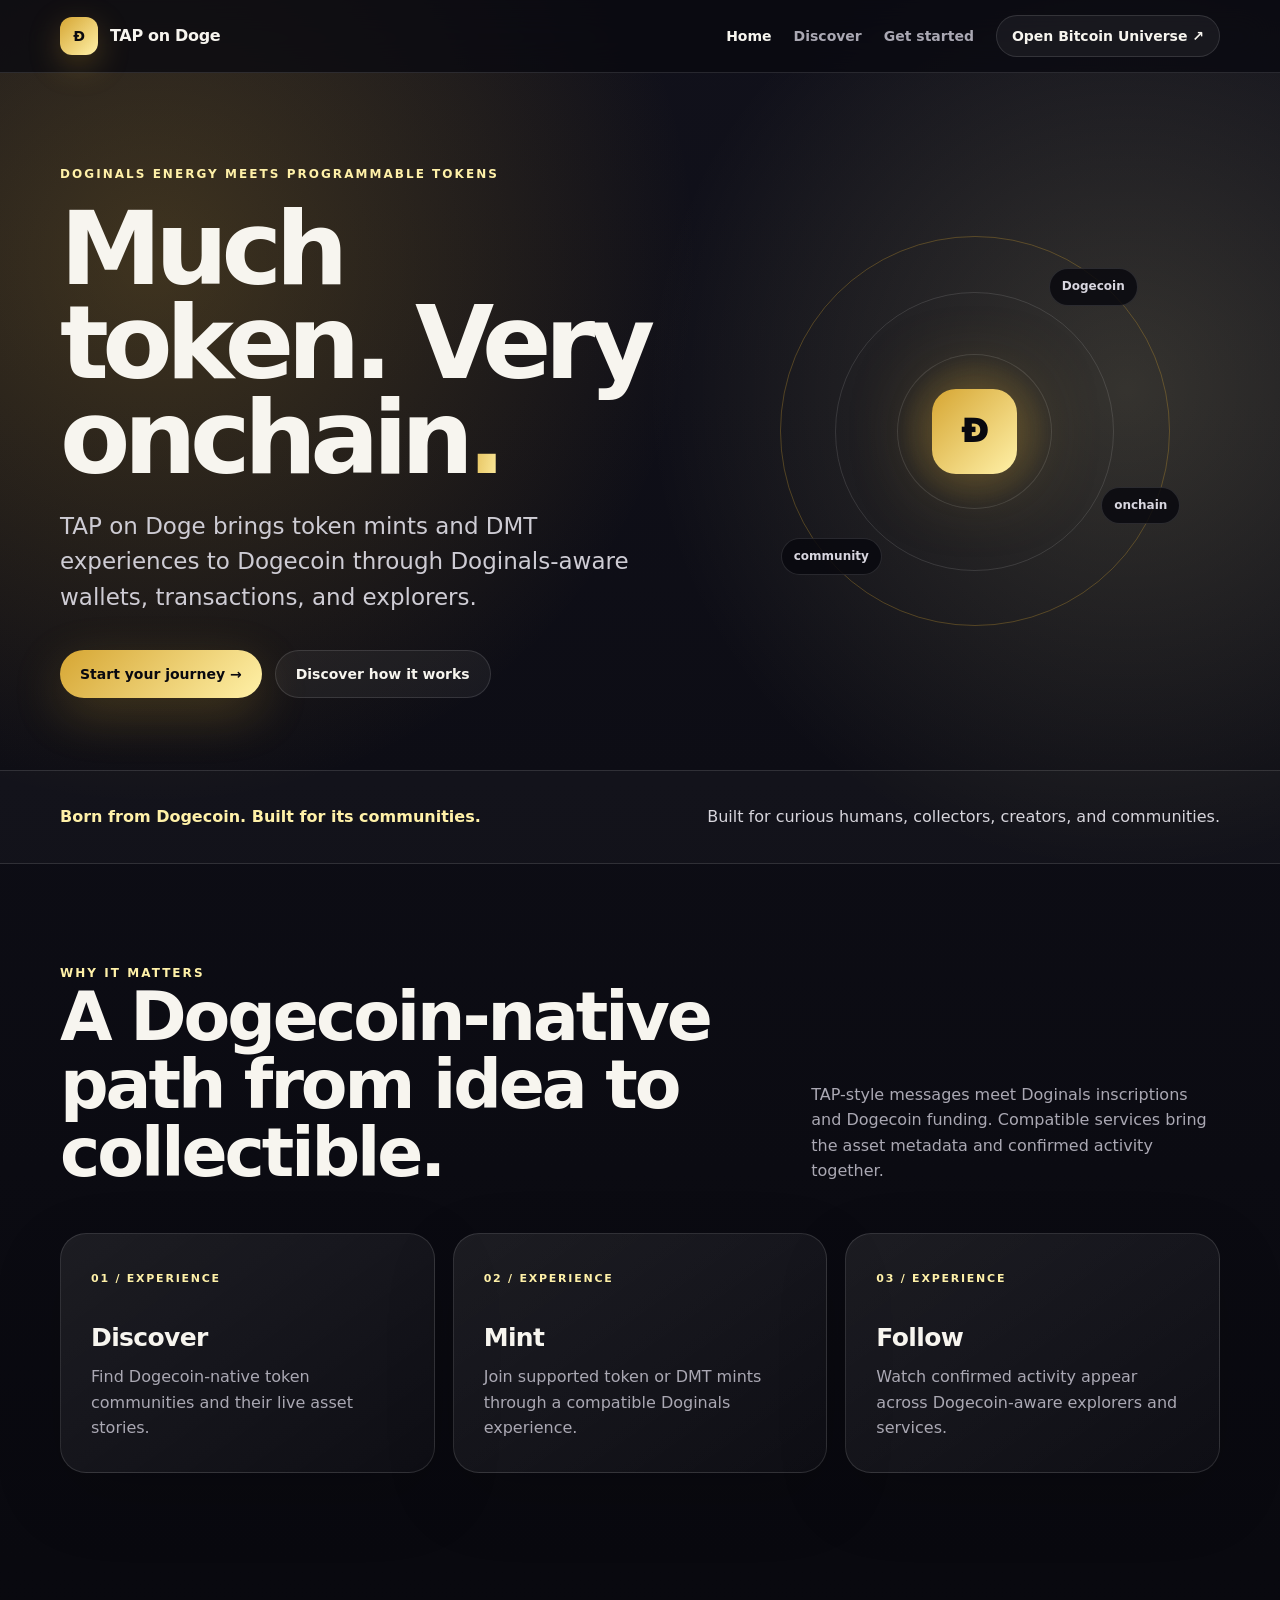
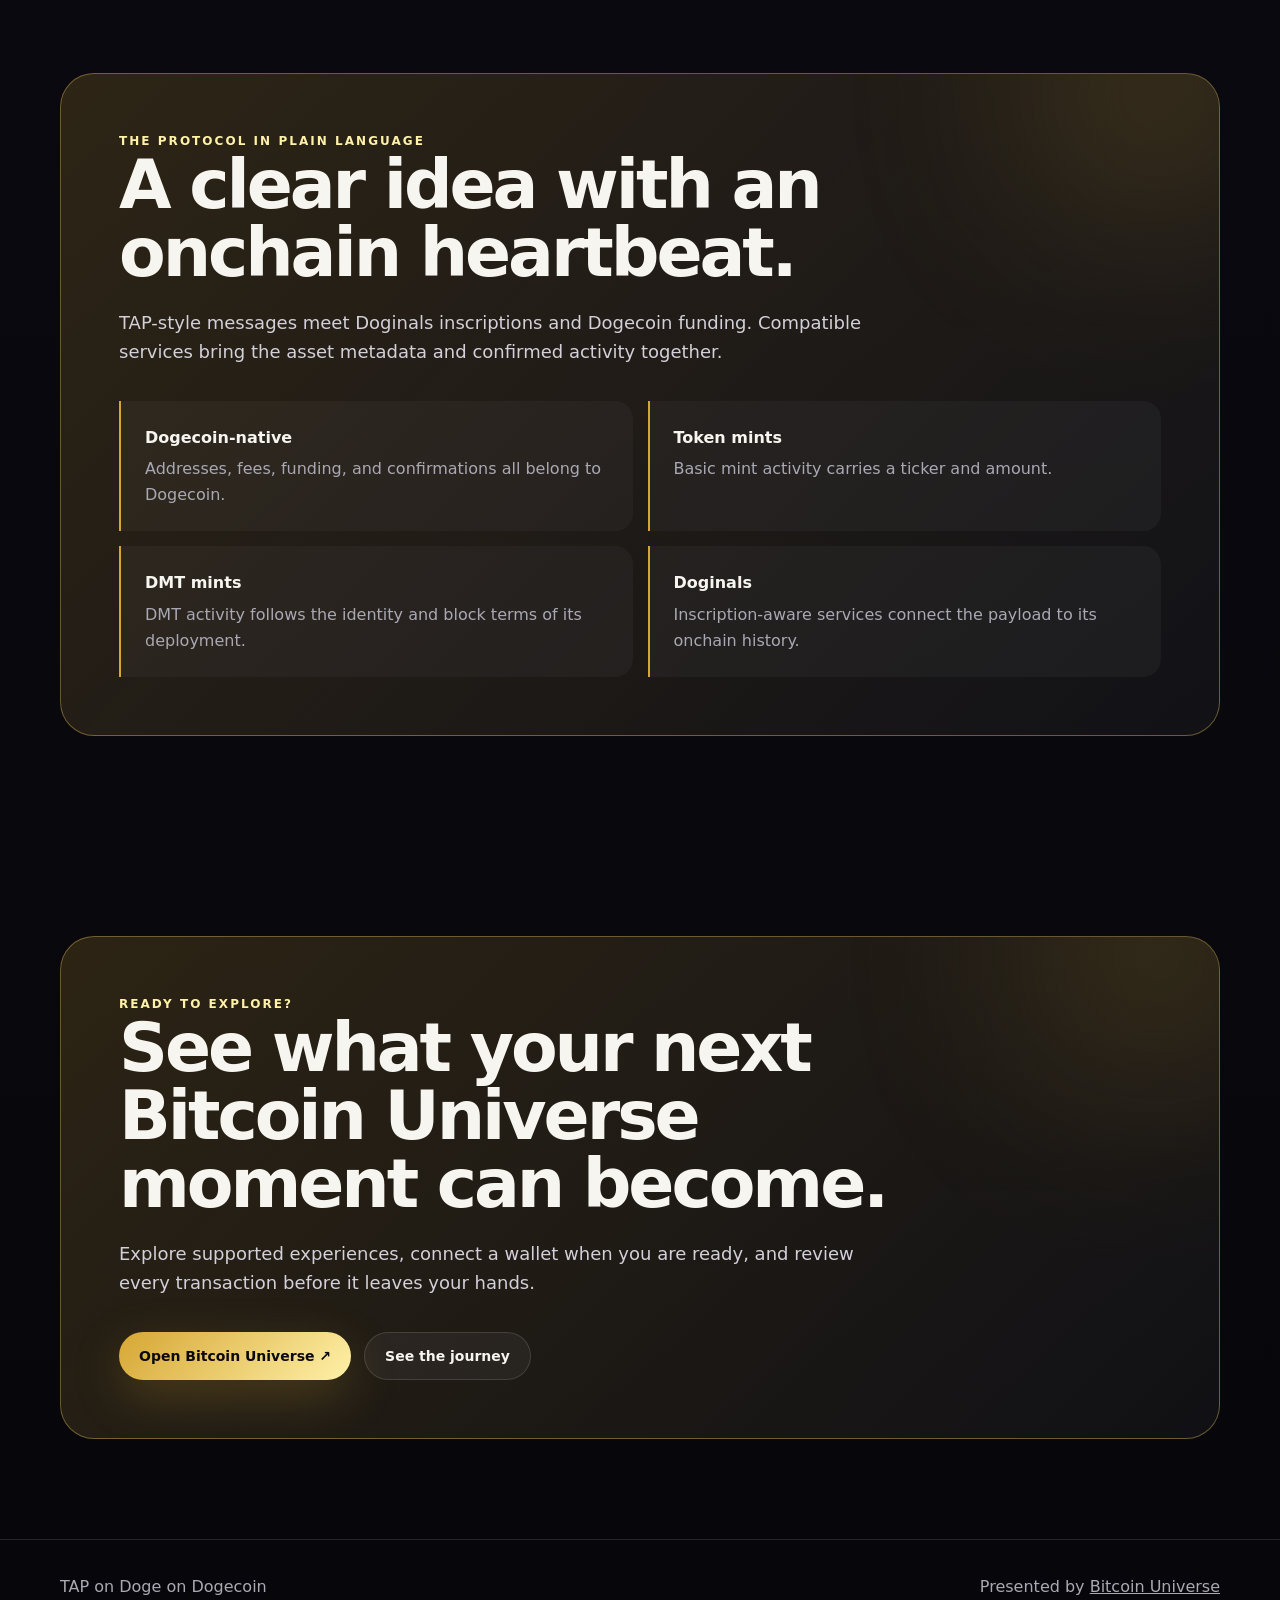
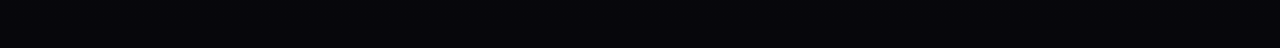
==== commit 8b978882: "docs: make the public experience user-first" ====
--- a/index.html
+++ b/index.html
@@ -1,4 +1,23 @@
 <!doctype html>
-<html lang="en"><head><meta charset="utf-8"><meta name="viewport" content="width=device-width,initial-scale=1"><meta name="description" content="TAP-style token flows adapted for Dogecoin and Doginals tooling."><meta name="theme-color" content="#071016"><title>TAP on Doge | Bitcoin Universe Docs</title><style>
-:root{--accent:hsl(111 88% 60%);--ink:#edf4f8;--muted:#9bb0bd;--paper:#071016;--panel:#0d1921;--line:rgba(214,239,247,.13);--soft:rgba(255,255,255,.045)}*{box-sizing:border-box}html{scroll-behavior:smooth}body{margin:0;color:var(--ink);background:radial-gradient(900px 480px at 82% -80px,hsla(111,90%,56%,.25),transparent 64%),radial-gradient(680px 540px at -12% 38%,hsla(189,82%,48%,.12),transparent 70%),var(--paper);font:16px/1.62 ui-sans-serif,system-ui,-apple-system,BlinkMacSystemFont,"Segoe UI",sans-serif}.top{height:74px;display:flex;gap:22px;align-items:center;max-width:1200px;margin:auto;padding:0 26px;border-bottom:1px solid var(--line);position:relative;z-index:4}.brand{display:flex;align-items:center;gap:10px;color:var(--ink);text-decoration:none;font-weight:760;letter-spacing:-.02em}.brand b{display:grid;place-items:center;width:30px;height:30px;border:1px solid color-mix(in srgb,var(--accent),white 25%);border-radius:9px;color:#081115;background:var(--accent);font-size:11px;box-shadow:0 0 30px color-mix(in srgb,var(--accent),transparent 65%)}nav{display:flex;gap:3px;margin-left:18px}nav a,.repo{color:var(--muted);text-decoration:none;padding:8px 10px;border-radius:8px;font-size:14px}nav a:hover,nav a.active{color:var(--ink);background:var(--soft)}.repo{margin-left:auto;border:1px solid var(--line);color:var(--ink)}.wrap{max-width:1200px;margin:auto;padding:0 26px}.hero{min-height:520px;padding:82px 0 56px;display:grid;grid-template-columns:minmax(0,1fr) 400px;gap:55px;align-items:center}.eyebrow{font-size:12px;letter-spacing:.14em;text-transform:uppercase;color:var(--accent);font-weight:800}.hero h1{font-size:clamp(48px,7.7vw,94px);letter-spacing:-.078em;line-height:.94;margin:13px 0 22px;max-width:720px}.hero p{color:#bed0da;font-size:20px;line-height:1.55;max-width:690px;margin:0}.chips{display:flex;flex-wrap:wrap;gap:8px;margin-top:28px}.chip{padding:6px 10px;border:1px solid var(--line);border-radius:999px;color:#c3d1d8;background:rgba(255,255,255,.025);font-size:12px}.cta{display:inline-flex;align-items:center;gap:9px;margin-top:29px;padding:11px 15px;background:var(--accent);color:#061118;text-decoration:none;font-weight:800;border-radius:10px;box-shadow:0 12px 32px color-mix(in srgb,var(--accent),transparent 77%)}.orbit{height:380px;position:relative;display:grid;place-items:center;isolation:isolate}.orbit:before,.orbit:after{content:"";position:absolute;border:1px solid color-mix(in srgb,var(--accent),transparent 55%);border-radius:50%;z-index:-1}.orbit:before{width:310px;height:310px;transform:rotate(24deg) scaleY(.58)}.orbit:after{width:365px;height:365px;border-color:var(--line);transform:rotate(-39deg) scaleY(.33)}.core{width:168px;height:168px;border-radius:34px;display:grid;place-items:center;background:linear-gradient(140deg,color-mix(in srgb,var(--accent),white 22%),var(--accent));color:#051014;font-size:58px;font-weight:900;letter-spacing:-.11em;box-shadow:0 0 0 17px rgba(255,255,255,.028),0 0 60px color-mix(in srgb,var(--accent),transparent 58%);transform:rotate(-10deg)}.node{position:absolute;border:1px solid var(--line);background:#0b1922;color:#c8d9e1;padding:7px 9px;border-radius:8px;font-size:12px}.node.one{top:42px;right:0}.node.two{bottom:42px;left:8px}.node.three{right:22px;bottom:104px}.divider{height:1px;background:var(--line)}section{padding:82px 0}.section-head{display:grid;grid-template-columns:minmax(0,1fr) minmax(0,1.1fr);gap:50px;margin-bottom:34px}.section-head h2{letter-spacing:-.052em;font-size:clamp(29px,4.1vw,51px);line-height:1.03;margin:6px 0 0}.section-head p{color:var(--muted);align-self:end;margin:0;font-size:17px}.grid{display:grid;gap:16px}.four{grid-template-columns:repeat(4,1fr)}.three{grid-template-columns:repeat(3,1fr)}.card{border:1px solid var(--line);background:linear-gradient(145deg,rgba(255,255,255,.055),rgba(255,255,255,.018));border-radius:15px;padding:20px;min-width:0}.card .number{color:var(--accent);font-size:12px;font-weight:800;letter-spacing:.11em}.card h3{font-size:18px;letter-spacing:-.025em;line-height:1.2;margin:15px 0 8px}.card p{color:var(--muted);font-size:14px;margin:0}.steps{counter-reset:step}.step{counter-increment:step;position:relative;padding:22px 17px 18px 29px;border-left:1px solid var(--line)}.step:before{content:counter(step,decimal-leading-zero);position:absolute;top:22px;left:-11px;color:var(--accent);font-size:10px;font-weight:900;background:var(--paper);padding:3px}.step h3{margin:0 0 7px;font-size:17px;line-height:1.25}.step p{margin:0;color:var(--muted);font-size:14px}.callout{border-left:3px solid var(--accent);border-radius:0 12px 12px 0;background:color-mix(in srgb,var(--accent),transparent 91%);padding:20px 22px;color:#ccdae0}.callout b{display:block;color:var(--ink);margin-bottom:5px}.packet{padding:0;overflow:hidden}.packet header{display:flex;align-items:center;justify-content:space-between;padding:13px 16px;border-bottom:1px solid var(--line);font-size:13px;font-weight:800}.packet button{background:transparent;color:var(--muted);border:1px solid var(--line);border-radius:6px;padding:4px 7px;cursor:pointer;font:inherit;font-size:11px}.packet button:hover{color:var(--ink)}pre{white-space:pre-wrap;overflow:auto;padding:18px;margin:0;color:#c5e7f3;font:13px/1.65 ui-monospace,SFMono-Regular,Consolas,monospace;background:#071219}.table-wrap{overflow:auto;border:1px solid var(--line);border-radius:14px}table{width:100%;border-collapse:collapse;min-width:690px;background:rgba(255,255,255,.018)}th,td{text-align:left;padding:14px 15px;border-bottom:1px solid var(--line);vertical-align:top}th{font-size:11px;letter-spacing:.1em;text-transform:uppercase;color:var(--accent);background:rgba(255,255,255,.025)}td{font-size:14px;color:#c0d0d8}td:first-child{font-family:ui-monospace,monospace;color:#ecf5f8;font-weight:700}tr:last-child td{border-bottom:0}.checklist{list-style:none;padding:0;margin:0;display:grid;gap:10px}.checklist li{display:flex;gap:11px;padding:13px 14px;border:1px solid var(--line);border-radius:10px;color:#c9d8de;background:rgba(255,255,255,.025)}.checklist li:before{content:'✓';display:grid;place-items:center;flex:0 0 20px;width:20px;height:20px;border-radius:50%;background:color-mix(in srgb,var(--accent),transparent 80%);color:var(--accent);font-weight:900}.sources{display:grid;grid-template-columns:repeat(2,minmax(0,1fr));gap:12px}.source{display:flex;align-items:center;justify-content:space-between;gap:16px;padding:15px 16px;border:1px solid var(--line);border-radius:11px;color:var(--ink);text-decoration:none;background:rgba(255,255,255,.025)}.source small{color:var(--muted);white-space:nowrap}.footer{padding:34px 0 48px;border-top:1px solid var(--line);color:#78909e;font-size:13px}.footer a{color:#b9cad0}.guide-list{display:grid;gap:0;counter-reset:guide}.guide-list article{counter-increment:guide;display:grid;grid-template-columns:62px 1fr;gap:18px;padding:24px 0;border-bottom:1px solid var(--line)}.guide-list article:before{content:counter(guide,decimal-leading-zero);color:var(--accent);font-weight:900;font-size:14px}.guide-list h3{margin:0 0 5px;font-size:19px;letter-spacing:-.025em}.guide-list p{margin:0;color:var(--muted)}.mini{font-size:13px;color:var(--muted)}@media(max-width:800px){.top{padding:0 16px;height:auto;min-height:66px;flex-wrap:wrap;gap:8px}.brand{margin-right:auto}nav{order:3;margin:0 -8px 7px;width:100%;overflow:auto}.repo{margin:0}.wrap{padding:0 17px}.hero{grid-template-columns:1fr;padding:56px 0 26px;gap:5px;min-height:0}.hero h1{font-size:58px}.orbit{height:230px;transform:scale(.72);margin:-28px}.section-head{grid-template-columns:1fr;gap:15px}.four,.three{grid-template-columns:1fr}.sources{grid-template-columns:1fr}section{padding:55px 0}}
-</style></head><body><header class="top"><a class="brand" href="index.html"><b>D</b><span>TAP on Doge</span></a><nav><a class="active" href="index.html">Overview</a><a class="" href="reference.html">Reference</a><a class="" href="guide.html">Build & verify</a><a href="#sources">Sources</a></nav><a class="repo" href="https://github.com/bitcoinuniverse/tap-on-doge-docs">GitHub ↗</a></header><main><div class="wrap hero"><div><div class="eyebrow">Dogecoin protocol field manual</div><h1>TAP on Doge<br><i style="font-style:normal;color:var(--accent)">decoded.</i></h1><p>TAP-style token flows adapted for Dogecoin and Doginals tooling.</p><div class="chips"><span class="chip">Dogecoin</span><span class="chip">Doginals inscription</span><span class="chip">Protocol-specific reference</span></div><a class="cta" href="reference.html">Open packet reference <span>→</span></a></div><div class="orbit" aria-hidden="true"><div class="core">D</div><span class="node one">Doginals inscription</span><span class="node two">Dogecoin state</span><span class="node three">verify first</span></div></div><div class="divider"></div><section><div class="wrap"><div class="section-head"><div><div class="eyebrow">Protocol at a glance</div><h2>Build for the actual state model.</h2></div><p>TAP on Doge uses Dogecoin-native transactions and Doginals-aware tooling. The basic token and DMT fields follow TAP conventions, but address validation, fee funding, and indexing are Dogecoin-specific.</p></div><div class="callout"><b>Integration lens</b>Do not carry a Bitcoin address, fee rule, or Ordinals wallet assumption into this environment. Build from active Dogecoin token metadata and verify against the Dogecoin indexer that will read the event.</div></div></section><section><div class="wrap"><div class="section-head"><div><div class="eyebrow">Transaction lifecycle</div><h2>One action, four durable stages.</h2></div><p>Keep the transaction construction, state transition, and verification path in the same product flow.</p></div><div class="steps"><article class="step"><h3>Load the Dogecoin asset metadata and current deployment state.</h3><p>Make this stage explicit in your builder, wallet state, and post-confirmation verification.</p></article><article class="step"><h3>Choose token mint or DMT mint based on the asset type.</h3><p>Make this stage explicit in your builder, wallet state, and post-confirmation verification.</p></article><article class="step"><h3>Build a Doginals inscription with Dogecoin-native funding.</h3><p>Make this stage explicit in your builder, wallet state, and post-confirmation verification.</p></article><article class="step"><h3>Confirm the indexed result on the Dogecoin network.</h3><p>Make this stage explicit in your builder, wallet state, and post-confirmation verification.</p></article></div></div></section><section><div class="wrap"><div class="section-head"><div><div class="eyebrow">Non-negotiables</div><h2>Rules worth making visible in the UI.</h2></div><p>These constraints are the ones most likely to change the outcome of an otherwise valid Bitcoin transaction.</p></div><div class="grid four"><article class="card"><div class="number">01 / RULE</div><h3>Use Dogecoin mainnet addresses for mainnet transactions.</h3><p>Protocol rule to enforce before signing.</p></article><article class="card"><div class="number">02 / RULE</div><h3>Basic TAP asset minting uses token-mint with tick and amt.</h3><p>Protocol rule to enforce before signing.</p></article><article class="card"><div class="number">03 / RULE</div><h3>DMT minting uses dmt-mint with deployment identifier, ticker, and block field.</h3><p>Protocol rule to enforce before signing.</p></article><article class="card"><div class="number">04 / RULE</div><h3>The deployed asset metadata decides which payload fields are accepted.</h3><p>Protocol rule to enforce before signing.</p></article></div></div></section><section id="sources"><div class="wrap"><div class="section-head"><div><div class="eyebrow">Source trail</div><h2>Read the active implementation.</h2></div><p>These links are the starting point for release-aware rules and reference behavior. Check them again before production use.</p></div><div class="sources"><a class="source" href="https://tapalytics.xyz/" target="_blank" rel="noreferrer"><span>Tapalytics</span><small>Open ↗</small></a><a class="source" href="https://docs.tap-protocol.com/" target="_blank" rel="noreferrer"><span>TAP protocol documentation</span><small>Open ↗</small></a></div></div></section></main><footer class="footer"><div class="wrap">Built by <a href="https://github.com/bitcoinuniverse">Bitcoin Universe</a>. Review live protocol implementations before signing a transaction.</div></footer><script>for(const b of document.querySelectorAll('[data-copy]'))b.addEventListener('click',async()=>{try{await navigator.clipboard.writeText(b.dataset.copy);const t=b.textContent;b.textContent='Copied';setTimeout(()=>b.textContent=t,1200)}catch{b.textContent='Select text'}})</script></body></html>+<html lang="en">
+<head>
+  <meta charset="utf-8">
+  <meta name="viewport" content="width=device-width,initial-scale=1">
+  <title>TAP on Doge — Doginals energy meets programmable tokens</title>
+  <meta name="description" content="TAP on Doge brings token mints and DMT experiences to Dogecoin through Doginals-aware wallets, transactions, and explorers.">
+  <meta name="theme-color" content="#09090f">
+  <link rel="stylesheet" href="styles.css">
+</head>
+<body style="--accent:#d6a633;--accent-2:#fff1a8">
+<div class="topbar"><div class="wrap nav"><a class="brand" href="index.html"><span class="brand-mark">Ð</span><span>TAP on Doge</span></a><nav class="nav-links" aria-label="Main navigation"><a href="index.html" aria-current="page">Home</a><a href="reference.html">Discover</a><a href="guide.html">Get started</a><a class="nav-cta" href="https://inscribe.bitcoinuniverse.io/">Open Bitcoin Universe ↗</a></nav></div></div>
+<main>
+  <div class="wrap hero">
+    <div><div class="eyebrow">Doginals energy meets programmable tokens</div><h1>Much token. Very onchain<span class="gradient">.</span></h1><p class="lede">TAP on Doge brings token mints and DMT experiences to Dogecoin through Doginals-aware wallets, transactions, and explorers.</p><div class="actions"><a class="button primary" href="guide.html">Start your journey →</a><a class="button secondary" href="reference.html">Discover how it works</a></div></div>
+    <div class="hero-art" aria-hidden="true"><div class="orbit"><div class="core">Ð</div><span class="spark one">Dogecoin</span><span class="spark two">community</span><span class="spark three">onchain</span></div></div>
+  </div>
+  <div class="band"><div class="wrap band-inner"><strong>Born from Dogecoin. Built for its communities.</strong><span>Built for curious humans, collectors, creators, and communities.</span></div></div>
+  <section><div class="wrap"><div class="section-head"><div><div class="eyebrow">Why it matters</div><h2>A Dogecoin-native path from idea to collectible.</h2></div><p>TAP-style messages meet Doginals inscriptions and Dogecoin funding. Compatible services bring the asset metadata and confirmed activity together.</p></div><div class="grid"><article class="card"><span class="num">01 / EXPERIENCE</span><h3>Discover</h3><p>Find Dogecoin-native token communities and their live asset stories.</p></article><article class="card"><span class="num">02 / EXPERIENCE</span><h3>Mint</h3><p>Join supported token or DMT mints through a compatible Doginals experience.</p></article><article class="card"><span class="num">03 / EXPERIENCE</span><h3>Follow</h3><p>Watch confirmed activity appear across Dogecoin-aware explorers and services.</p></article></div></div></section>
+  <section><div class="wrap spotlight"><div class="eyebrow">The protocol in plain language</div><h2>A clear idea with an onchain heartbeat.</h2><p>TAP-style messages meet Doginals inscriptions and Dogecoin funding. Compatible services bring the asset metadata and confirmed activity together.</p><div class="fact-list" style="margin-top:34px"><div class="fact"><strong>Dogecoin-native</strong><span>Addresses, fees, funding, and confirmations all belong to Dogecoin.</span></div><div class="fact"><strong>Token mints</strong><span>Basic mint activity carries a ticker and amount.</span></div><div class="fact"><strong>DMT mints</strong><span>DMT activity follows the identity and block terms of its deployment.</span></div><div class="fact"><strong>Doginals</strong><span>Inscription-aware services connect the payload to its onchain history.</span></div></div></div></section>
+  <section><div class="wrap"><div class="spotlight"><div class="eyebrow">Ready to explore?</div><h2>See what your next Bitcoin Universe moment can become.</h2><p>Explore supported experiences, connect a wallet when you are ready, and review every transaction before it leaves your hands.</p><div class="actions"><a class="button primary" href="https://inscribe.bitcoinuniverse.io/">Open Bitcoin Universe ↗</a><a class="button secondary" href="guide.html">See the journey</a></div></div></div></section>
+</main>
+<footer><div class="wrap footer-inner"><span>TAP on Doge on Dogecoin</span><span>Presented by <a href="https://github.com/bitcoinuniverse/tap-on-doge">Bitcoin Universe</a></span></div></footer></body></html>
--- a/styles.css
+++ b/styles.css
@@ -0,0 +1,137 @@
+:root {
+  color-scheme: dark;
+  --ink: #f7f5ef;
+  --muted: #aaa8b3;
+  --panel: rgba(255, 255, 255, 0.06);
+  --line: rgba(255, 255, 255, 0.12);
+  --accent: #ff8a3d;
+  --accent-2: #ffd166;
+  --bg: #09090f;
+  font-family: Inter, ui-sans-serif, system-ui, -apple-system, BlinkMacSystemFont, "Segoe UI", sans-serif;
+}
+* { box-sizing: border-box; }
+html { scroll-behavior: smooth; }
+body {
+  margin: 0;
+  min-width: 320px;
+  color: var(--ink);
+  background:
+    radial-gradient(circle at 12% 8%, color-mix(in srgb, var(--accent) 24%, transparent), transparent 34rem),
+    radial-gradient(circle at 88% 12%, color-mix(in srgb, var(--accent-2) 16%, transparent), transparent 30rem),
+    linear-gradient(180deg, #11111b 0%, var(--bg) 48%, #07070b 100%);
+  line-height: 1.6;
+}
+body::before {
+  content: "";
+  position: fixed;
+  inset: 0;
+  pointer-events: none;
+  opacity: 0.18;
+  background-image: linear-gradient(rgba(255,255,255,.025) 1px, transparent 1px), linear-gradient(90deg, rgba(255,255,255,.025) 1px, transparent 1px);
+  background-size: 42px 42px;
+  mask-image: linear-gradient(to bottom, #000, transparent 78%);
+}
+a { color: inherit; }
+.wrap { width: min(1160px, calc(100% - 40px)); margin: 0 auto; }
+.topbar {
+  position: sticky;
+  top: 0;
+  z-index: 20;
+  backdrop-filter: blur(18px);
+  background: rgba(9,9,15,.75);
+  border-bottom: 1px solid var(--line);
+}
+.nav { min-height: 72px; display: flex; align-items: center; justify-content: space-between; gap: 24px; }
+.brand { display: inline-flex; align-items: center; gap: 12px; text-decoration: none; font-weight: 800; letter-spacing: -.02em; }
+.brand-mark {
+  display: grid;
+  place-items: center;
+  width: 38px;
+  height: 38px;
+  border-radius: 12px;
+  color: #09090f;
+  background: linear-gradient(135deg, var(--accent), var(--accent-2));
+  box-shadow: 0 10px 32px color-mix(in srgb, var(--accent) 28%, transparent);
+  font-size: 14px;
+}
+.nav-links { display: flex; align-items: center; gap: 22px; }
+.nav-links a { color: var(--muted); text-decoration: none; font-size: 14px; font-weight: 650; }
+.nav-links a:hover, .nav-links a[aria-current="page"] { color: var(--ink); }
+.nav-links .nav-cta { color: var(--ink); border: 1px solid var(--line); border-radius: 999px; padding: 9px 15px; background: rgba(255,255,255,.05); }
+.hero { min-height: 680px; display: grid; grid-template-columns: minmax(0, 1.1fr) minmax(320px, .9fr); align-items: center; gap: 70px; padding: 92px 0 72px; }
+.hero.compact { min-height: 560px; }
+.eyebrow { color: var(--accent-2); font-size: 12px; font-weight: 850; letter-spacing: .17em; text-transform: uppercase; }
+h1, h2, h3, p { margin-top: 0; }
+h1 { max-width: 880px; margin: 18px 0 24px; font-size: clamp(54px, 8vw, 112px); line-height: .92; letter-spacing: -.065em; }
+.hero.compact h1 { font-size: clamp(48px, 7vw, 88px); }
+.gradient { color: transparent; background: linear-gradient(100deg, var(--accent), var(--accent-2)); background-clip: text; -webkit-background-clip: text; }
+.lede { max-width: 690px; color: #ceccd4; font-size: clamp(18px, 2.2vw, 23px); line-height: 1.55; }
+.actions { display: flex; flex-wrap: wrap; gap: 13px; margin-top: 34px; }
+.button { display: inline-flex; align-items: center; justify-content: center; gap: 10px; min-height: 48px; padding: 0 20px; border-radius: 999px; text-decoration: none; font-size: 14px; font-weight: 800; }
+.button.primary { color: #09090f; background: linear-gradient(135deg, var(--accent), var(--accent-2)); box-shadow: 0 16px 50px color-mix(in srgb, var(--accent) 24%, transparent); }
+.button.secondary { border: 1px solid var(--line); background: rgba(255,255,255,.05); }
+.hero-art { position: relative; min-height: 430px; display: grid; place-items: center; }
+.orbit { width: min(390px, 88vw); aspect-ratio: 1; border-radius: 50%; border: 1px solid color-mix(in srgb, var(--accent) 30%, transparent); position: relative; animation: float 7s ease-in-out infinite; }
+.orbit::before, .orbit::after { content: ""; position: absolute; border-radius: inherit; border: 1px solid var(--line); }
+.orbit::before { inset: 14%; }
+.orbit::after { inset: 30%; background: radial-gradient(circle, color-mix(in srgb, var(--accent) 30%, transparent), transparent 70%); }
+.core { position: absolute; inset: 39%; z-index: 2; display: grid; place-items: center; border-radius: 28%; color: #09090f; font-size: clamp(18px, 3vw, 32px); font-weight: 950; background: linear-gradient(135deg, var(--accent), var(--accent-2)); box-shadow: 0 0 80px color-mix(in srgb, var(--accent) 38%, transparent); }
+.spark { position: absolute; display: inline-flex; padding: 8px 12px; border: 1px solid var(--line); border-radius: 999px; background: rgba(9,9,15,.84); color: #d8d6df; font-size: 12px; font-weight: 750; }
+.spark.one { top: 8%; right: 8%; }
+.spark.two { bottom: 13%; left: 0; }
+.spark.three { right: -3%; bottom: 26%; }
+.logo-art { max-width: 76%; max-height: 160px; filter: drop-shadow(0 18px 36px rgba(0,0,0,.36)); }
+.band { border-top: 1px solid var(--line); border-bottom: 1px solid var(--line); background: rgba(255,255,255,.025); }
+.band-inner { min-height: 92px; display: flex; align-items: center; justify-content: space-between; gap: 24px; color: #d7d5dc; }
+.band strong { color: var(--accent-2); }
+section { padding: 100px 0; }
+.section-head { display: grid; grid-template-columns: minmax(0, 1fr) minmax(280px, .6fr); gap: 70px; align-items: end; margin-bottom: 46px; }
+h2 { max-width: 760px; margin-bottom: 0; font-size: clamp(38px, 6vw, 68px); line-height: 1; letter-spacing: -.045em; }
+.section-head p { color: var(--muted); margin-bottom: 3px; }
+.grid { display: grid; grid-template-columns: repeat(3, minmax(0,1fr)); gap: 18px; }
+.card { min-height: 240px; padding: 30px; border: 1px solid var(--line); border-radius: 26px; background: linear-gradient(145deg, rgba(255,255,255,.075), rgba(255,255,255,.025)); box-shadow: 0 24px 70px rgba(0,0,0,.16); }
+.card .num { color: var(--accent-2); font-size: 11px; font-weight: 900; letter-spacing: .16em; }
+.card h3 { margin: 34px 0 12px; font-size: 25px; line-height: 1.15; letter-spacing: -.025em; }
+.card p { color: var(--muted); margin-bottom: 0; }
+.story { display: grid; grid-template-columns: .78fr 1.22fr; gap: 70px; align-items: start; }
+.story-copy { position: sticky; top: 110px; }
+.story-list { display: grid; gap: 16px; }
+.story-item { display: grid; grid-template-columns: 58px 1fr; gap: 18px; padding: 26px; border: 1px solid var(--line); border-radius: 22px; background: rgba(255,255,255,.035); }
+.story-item b { color: var(--accent-2); font-size: 13px; letter-spacing: .1em; }
+.story-item h3 { margin-bottom: 8px; font-size: 22px; }
+.story-item p { color: var(--muted); margin-bottom: 0; }
+.spotlight { overflow: hidden; position: relative; padding: 58px; border: 1px solid color-mix(in srgb, var(--accent) 34%, var(--line)); border-radius: 34px; background: linear-gradient(135deg, color-mix(in srgb, var(--accent) 18%, transparent), rgba(255,255,255,.04)); }
+.spotlight::after { content: ""; position: absolute; width: 280px; height: 280px; right: -80px; top: -120px; border-radius: 50%; background: var(--accent); filter: blur(100px); opacity: .18; }
+.spotlight h2 { max-width: 870px; }
+.spotlight p { max-width: 760px; margin: 22px 0 0; color: #d3d0da; font-size: 18px; }
+.fact-list { display: grid; grid-template-columns: repeat(2, minmax(0,1fr)); gap: 15px; }
+.fact { padding: 24px; border-left: 2px solid var(--accent); background: rgba(255,255,255,.035); border-radius: 0 18px 18px 0; }
+.fact strong { display: block; margin-bottom: 6px; }
+.fact span { color: var(--muted); }
+.source-list { display: grid; gap: 12px; }
+.source { display: flex; align-items: center; justify-content: space-between; gap: 20px; padding: 18px 20px; border: 1px solid var(--line); border-radius: 16px; text-decoration: none; background: rgba(255,255,255,.03); }
+.source:hover { border-color: var(--accent); }
+.source span:last-child { color: var(--accent-2); }
+footer { padding: 34px 0 48px; color: var(--muted); border-top: 1px solid var(--line); }
+.footer-inner { display: flex; align-items: center; justify-content: space-between; gap: 20px; }
+@keyframes float { 0%,100% { transform: translateY(0) rotate(-2deg); } 50% { transform: translateY(-13px) rotate(2deg); } }
+@media (max-width: 860px) {
+  .nav-links a:not(.nav-cta) { display: none; }
+  .hero, .section-head, .story { grid-template-columns: 1fr; gap: 40px; }
+  .hero { padding-top: 70px; }
+  .hero-art { min-height: 360px; }
+  .grid { grid-template-columns: 1fr !important; }
+  .story-copy { position: static; }
+  .fact-list { grid-template-columns: 1fr; }
+}
+@media (max-width: 560px) {
+  .wrap { width: min(100% - 28px, 1160px); }
+  .nav { min-height: 64px; }
+  .brand span:last-child { max-width: 150px; white-space: nowrap; overflow: hidden; text-overflow: ellipsis; }
+  h1 { font-size: clamp(48px, 17vw, 72px); }
+  .hero { min-height: auto; padding-bottom: 50px; }
+  .hero-art { min-height: 300px; }
+  .spotlight { padding: 32px 24px; }
+  section { padding: 76px 0; }
+  .band-inner, .footer-inner { align-items: flex-start; flex-direction: column; padding: 22px 0; }
+}
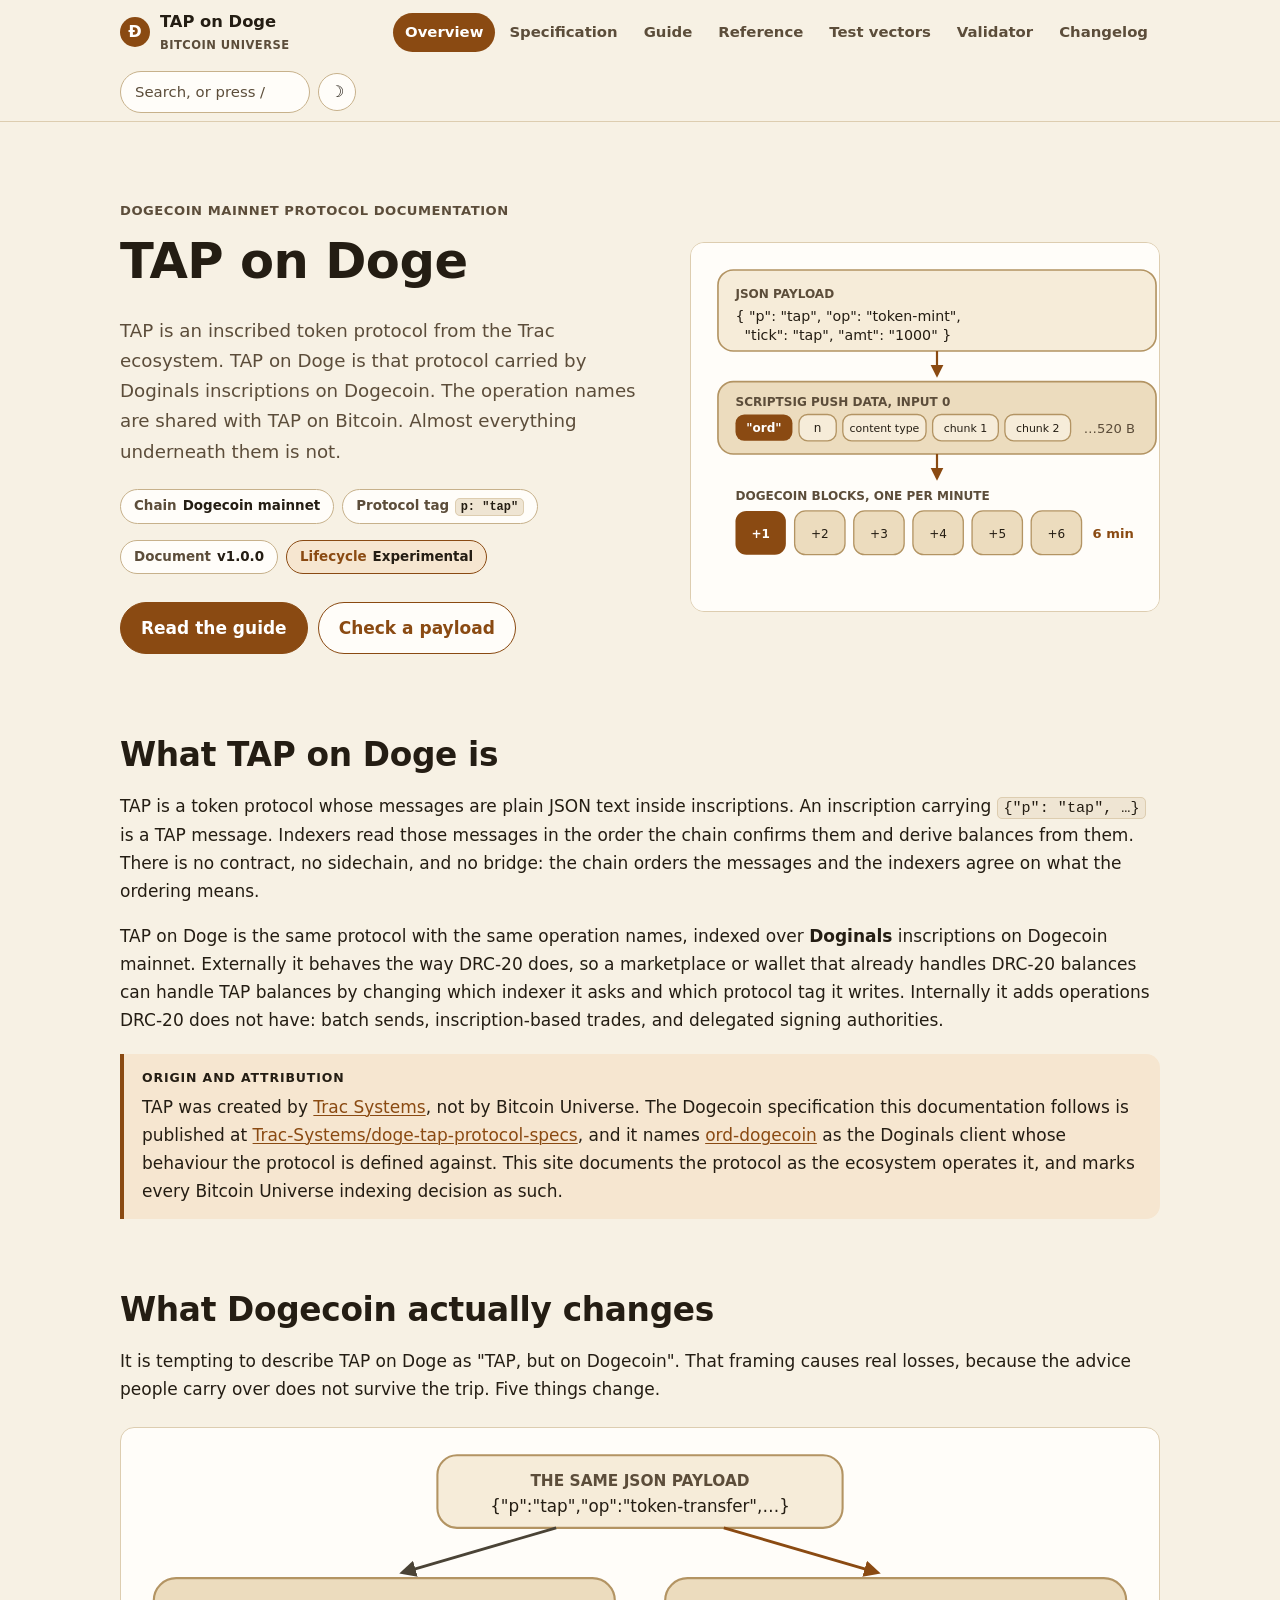
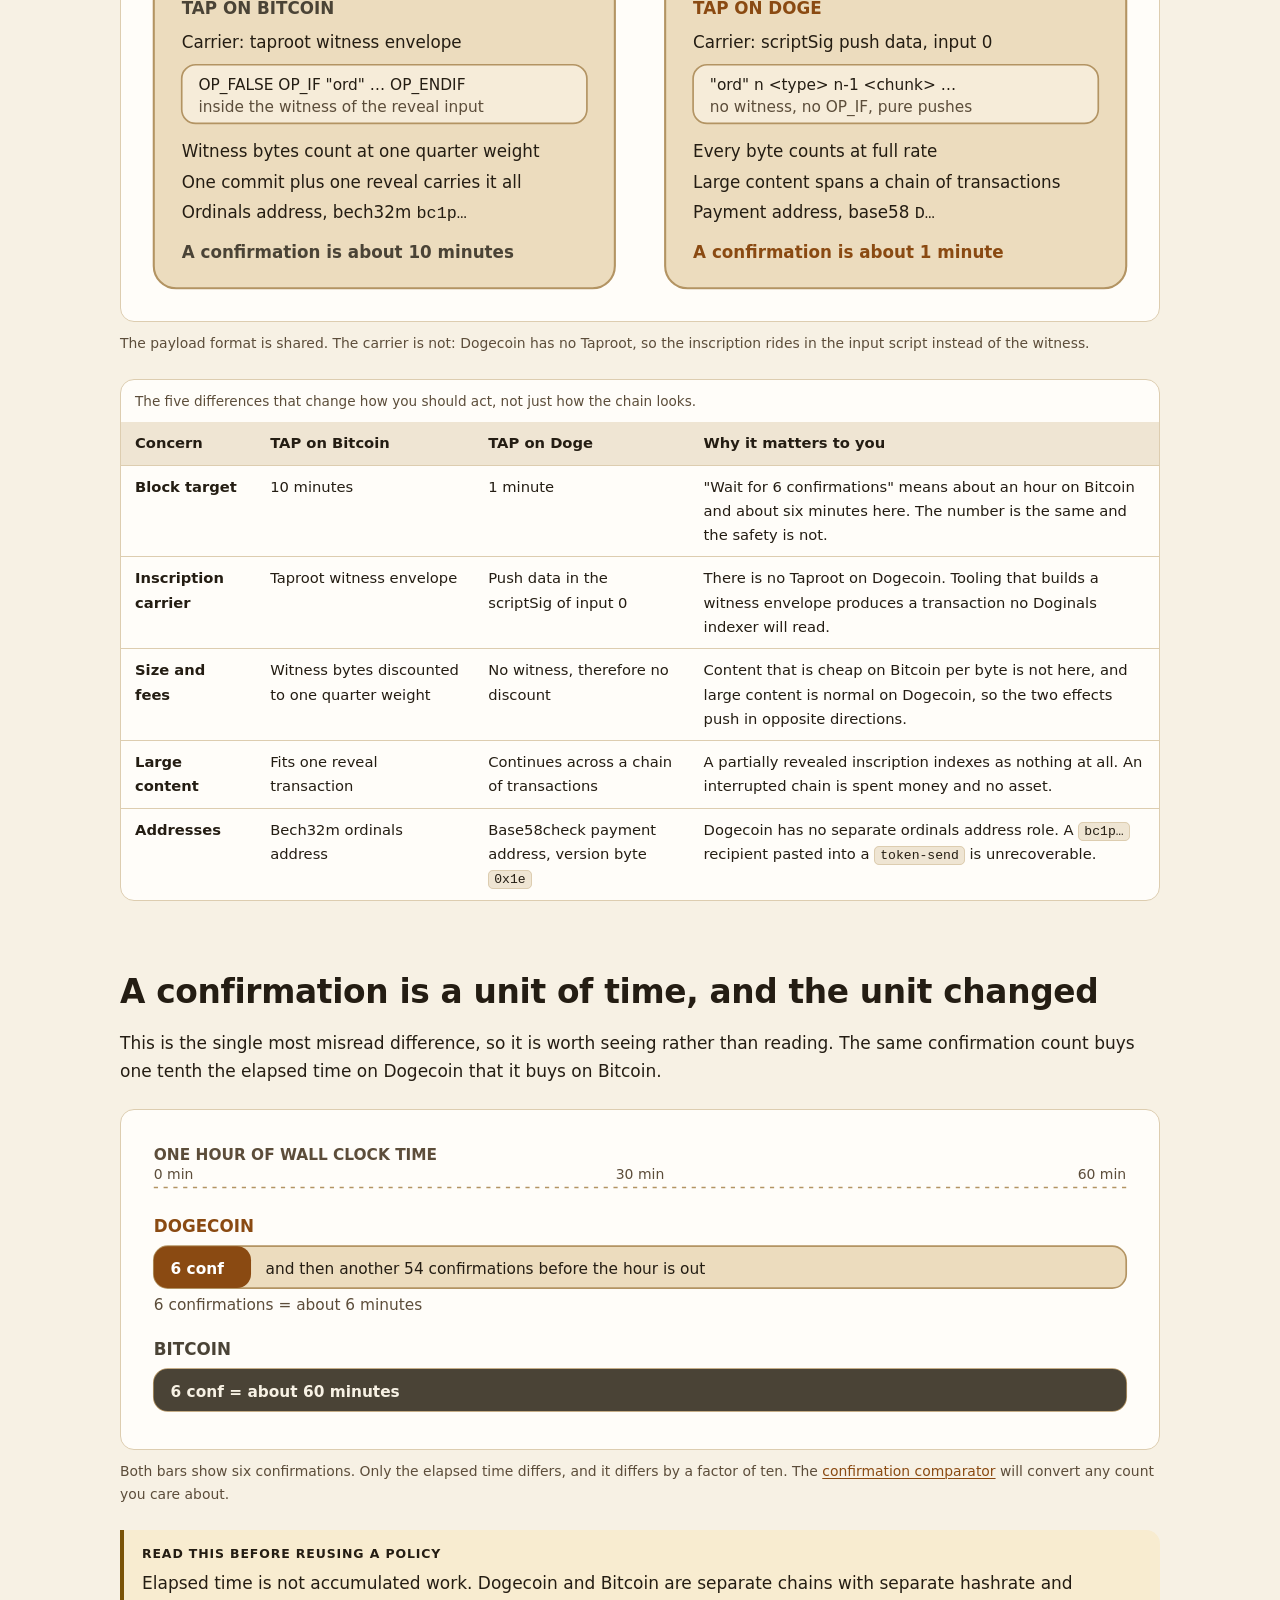
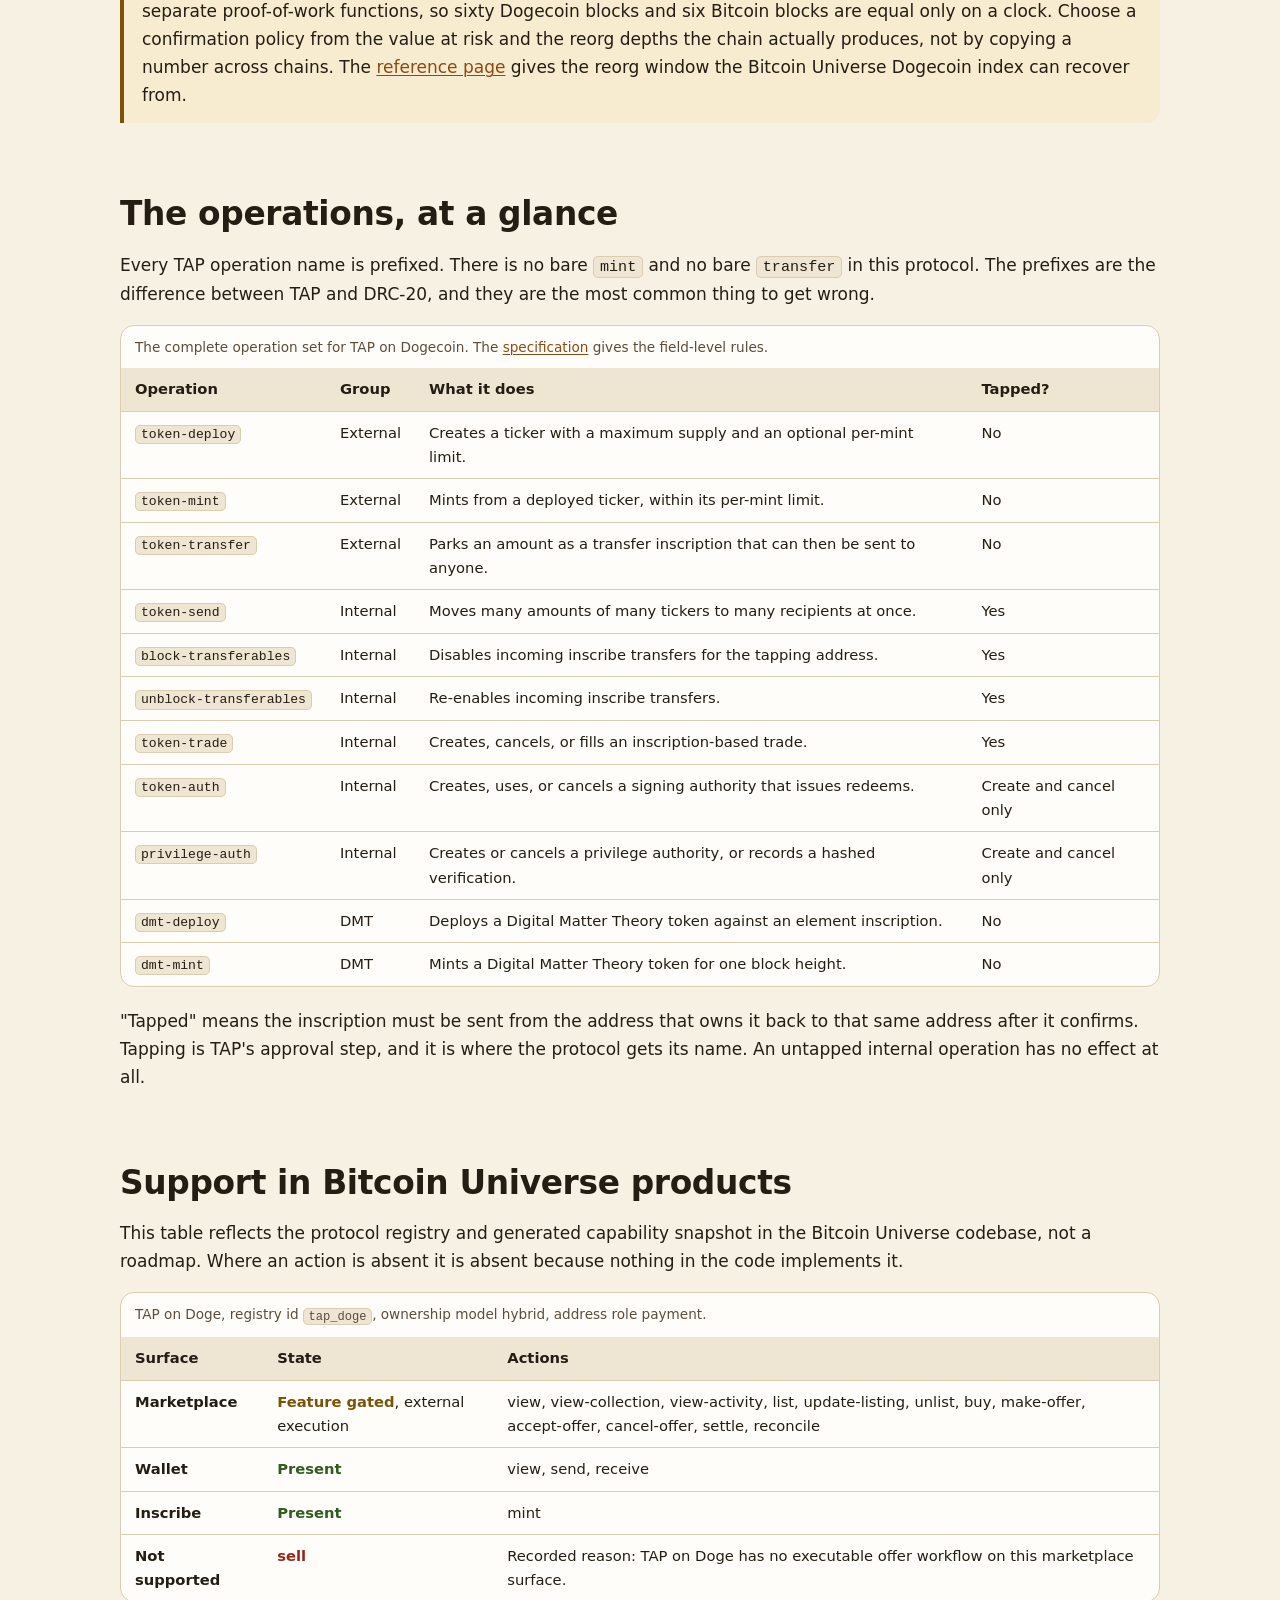
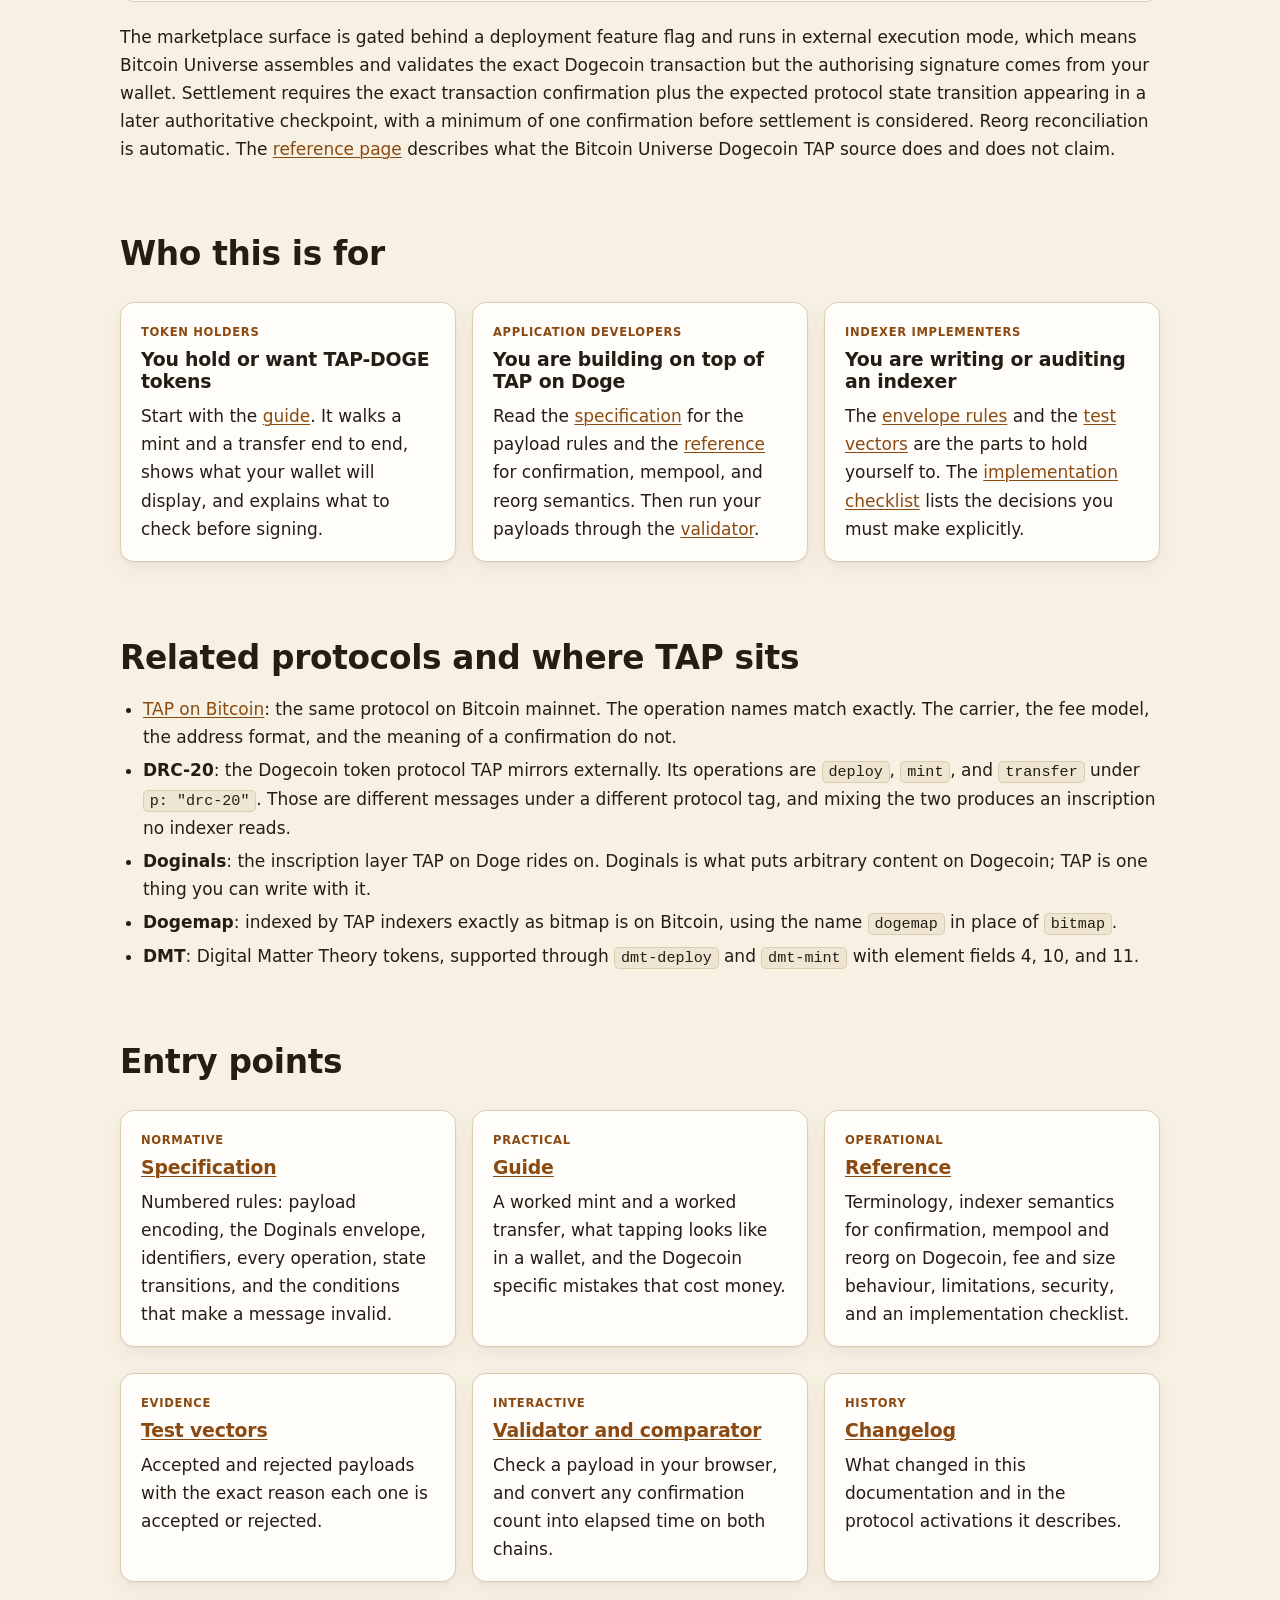
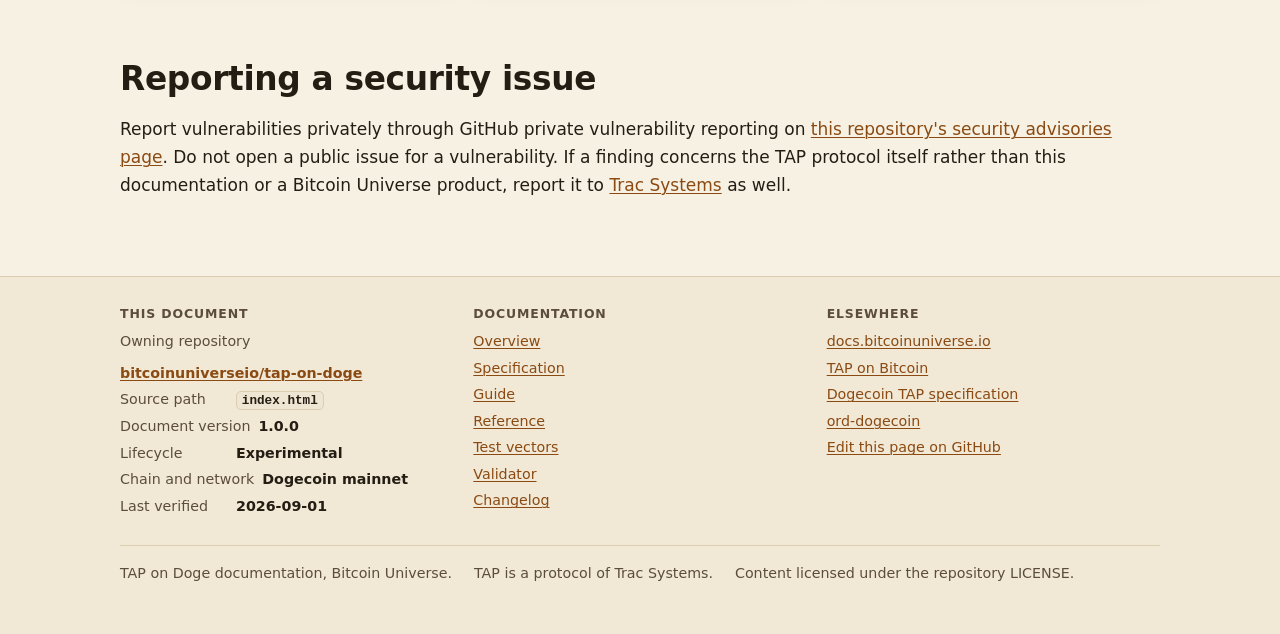
==== commit b5ed2047: "docs: rebuild as full TAP on Dogecoin protocol documentation Replaces a three page promotional site " ====
--- a/index.html
+++ b/index.html
@@ -1,23 +1,411 @@
 <!doctype html>
 <html lang="en">
 <head>
-  <meta charset="utf-8">
-  <meta name="viewport" content="width=device-width,initial-scale=1">
-  <title>TAP on Doge — Doginals energy meets programmable tokens</title>
-  <meta name="description" content="TAP on Doge brings token mints and DMT experiences to Dogecoin through Doginals-aware wallets, transactions, and explorers.">
-  <meta name="theme-color" content="#09090f">
-  <link rel="stylesheet" href="styles.css">
+<meta charset="utf-8">
+<meta name="viewport" content="width=device-width,initial-scale=1">
+<title>TAP on Doge: the TAP token protocol on Dogecoin inscriptions</title>
+<meta name="description" content="Documentation for TAP on Doge, the TAP token protocol carried by Doginals inscriptions on Dogecoin mainnet: specification, guide, indexer semantics, test vectors, and a payload validator.">
+<link rel="canonical" href="https://bitcoinuniverseio.github.io/tap-on-doge/">
+<meta property="og:type" content="website">
+<meta property="og:site_name" content="TAP on Doge documentation">
+<meta property="og:title" content="TAP on Doge: the TAP token protocol on Dogecoin inscriptions">
+<meta property="og:description" content="Specification, guide, indexer semantics, test vectors, and a payload validator for TAP on Dogecoin mainnet.">
+<meta property="og:url" content="https://bitcoinuniverseio.github.io/tap-on-doge/">
+<meta property="og:image" content="https://bitcoinuniverseio.github.io/tap-on-doge/og.svg">
+<meta name="twitter:card" content="summary_large_image">
+<meta name="theme-color" content="#f7f1e4" media="(prefers-color-scheme: light)">
+<meta name="theme-color" content="#17120d" media="(prefers-color-scheme: dark)">
+<link rel="icon" href="favicon.svg" type="image/svg+xml">
+<link rel="stylesheet" href="styles.css">
 </head>
-<body style="--accent:#d6a633;--accent-2:#fff1a8">
-<div class="topbar"><div class="wrap nav"><a class="brand" href="index.html"><span class="brand-mark">Ð</span><span>TAP on Doge</span></a><nav class="nav-links" aria-label="Main navigation"><a href="index.html" aria-current="page">Home</a><a href="reference.html">Discover</a><a href="guide.html">Get started</a><a class="nav-cta" href="https://inscribe.bitcoinuniverse.io/">Open Bitcoin Universe ↗</a></nav></div></div>
-<main>
-  <div class="wrap hero">
-    <div><div class="eyebrow">Doginals energy meets programmable tokens</div><h1>Much token. Very onchain<span class="gradient">.</span></h1><p class="lede">TAP on Doge brings token mints and DMT experiences to Dogecoin through Doginals-aware wallets, transactions, and explorers.</p><div class="actions"><a class="button primary" href="guide.html">Start your journey →</a><a class="button secondary" href="reference.html">Discover how it works</a></div></div>
-    <div class="hero-art" aria-hidden="true"><div class="orbit"><div class="core">Ð</div><span class="spark one">Dogecoin</span><span class="spark two">community</span><span class="spark three">onchain</span></div></div>
+<body data-base="">
+<a class="skip" href="#main">Skip to content</a>
+
+<header class="site-head">
+  <div class="wrap head-row">
+    <a class="brand" href="index.html"><span class="mark" aria-hidden="true">Ð</span><span>TAP on Doge<small>Bitcoin Universe</small></span></a>
+    <nav class="site-nav" aria-label="Documentation sections">
+      <ul>
+        <li><a href="index.html" aria-current="page">Overview</a></li>
+        <li><a href="spec.html">Specification</a></li>
+        <li><a href="guide.html">Guide</a></li>
+        <li><a href="reference.html">Reference</a></li>
+        <li><a href="vectors.html">Test vectors</a></li>
+        <li><a href="validator.html">Validator</a></li>
+        <li><a href="changelog.html">Changelog</a></li>
+      </ul>
+    </nav>
+    <div class="head-tools">
+      <div class="search">
+        <label class="skip" for="q">Search this documentation</label>
+        <input id="q" type="search" placeholder="Search, or press /" autocomplete="off" spellcheck="false">
+        <div id="search-results" class="search-results" hidden role="region" aria-label="Search results" aria-live="polite"></div>
+      </div>
+      <button id="theme-toggle" class="theme-btn" type="button" hidden>☽</button>
+    </div>
   </div>
-  <div class="band"><div class="wrap band-inner"><strong>Born from Dogecoin. Built for its communities.</strong><span>Built for curious humans, collectors, creators, and communities.</span></div></div>
-  <section><div class="wrap"><div class="section-head"><div><div class="eyebrow">Why it matters</div><h2>A Dogecoin-native path from idea to collectible.</h2></div><p>TAP-style messages meet Doginals inscriptions and Dogecoin funding. Compatible services bring the asset metadata and confirmed activity together.</p></div><div class="grid"><article class="card"><span class="num">01 / EXPERIENCE</span><h3>Discover</h3><p>Find Dogecoin-native token communities and their live asset stories.</p></article><article class="card"><span class="num">02 / EXPERIENCE</span><h3>Mint</h3><p>Join supported token or DMT mints through a compatible Doginals experience.</p></article><article class="card"><span class="num">03 / EXPERIENCE</span><h3>Follow</h3><p>Watch confirmed activity appear across Dogecoin-aware explorers and services.</p></article></div></div></section>
-  <section><div class="wrap spotlight"><div class="eyebrow">The protocol in plain language</div><h2>A clear idea with an onchain heartbeat.</h2><p>TAP-style messages meet Doginals inscriptions and Dogecoin funding. Compatible services bring the asset metadata and confirmed activity together.</p><div class="fact-list" style="margin-top:34px"><div class="fact"><strong>Dogecoin-native</strong><span>Addresses, fees, funding, and confirmations all belong to Dogecoin.</span></div><div class="fact"><strong>Token mints</strong><span>Basic mint activity carries a ticker and amount.</span></div><div class="fact"><strong>DMT mints</strong><span>DMT activity follows the identity and block terms of its deployment.</span></div><div class="fact"><strong>Doginals</strong><span>Inscription-aware services connect the payload to its onchain history.</span></div></div></div></section>
-  <section><div class="wrap"><div class="spotlight"><div class="eyebrow">Ready to explore?</div><h2>See what your next Bitcoin Universe moment can become.</h2><p>Explore supported experiences, connect a wallet when you are ready, and review every transaction before it leaves your hands.</p><div class="actions"><a class="button primary" href="https://inscribe.bitcoinuniverse.io/">Open Bitcoin Universe ↗</a><a class="button secondary" href="guide.html">See the journey</a></div></div></div></section>
+</header>
+
+<main id="main" class="page">
+<div class="wrap">
+
+<section class="hero">
+  <div class="hero-grid">
+    <div>
+      <p class="crumb">Dogecoin mainnet protocol documentation</p>
+      <h1>TAP on Doge</h1>
+      <p class="lede">TAP is an inscribed token protocol from the Trac ecosystem. TAP on Doge is that protocol carried by Doginals inscriptions on Dogecoin. The operation names are shared with TAP on Bitcoin. Almost everything underneath them is not.</p>
+      <ul class="pillrow">
+        <li class="pill">Chain <b>Dogecoin mainnet</b></li>
+        <li class="pill">Protocol tag <b><code>p: "tap"</code></b></li>
+        <li class="pill">Document <b>v1.0.0</b></li>
+        <li class="pill on">Lifecycle <b>Experimental</b></li>
+      </ul>
+      <div class="cta">
+        <a class="btn" href="guide.html">Read the guide</a>
+        <a class="btn ghost" href="validator.html">Check a payload</a>
+      </div>
+    </div>
+    <div>
+      <div class="dg-wrap">
+        <svg viewBox="0 0 420 300" role="img" aria-labelledby="heroT heroD">
+          <title id="heroT">A TAP payload becoming a confirmed Dogecoin inscription</title>
+          <desc id="heroD">A JSON payload with p tap and op token-mint is split into 520 byte chunks. The chunks are written as push data into the scriptSig of the first input of a reveal transaction, which is confirmed by Dogecoin blocks arriving one per minute.</desc>
+          <rect x="10" y="10" width="400" height="74" rx="14" class="svg-fill svg-line" stroke-width="1.5"/>
+          <text x="26" y="36" class="svg-muted" font-size="11" font-weight="700">JSON PAYLOAD</text>
+          <text x="26" y="57" class="svg-ink" font-size="13" font-family="ui-monospace, monospace">{ "p": "tap", "op": "token-mint",</text>
+          <text x="26" y="74" class="svg-ink" font-size="13" font-family="ui-monospace, monospace">&#160;&#160;"tick": "tap", "amt": "1000" }</text>
+
+          <path d="M210 84 L210 106" class="svg-accent-s svg-none" stroke-width="2" marker-end="url(#hArrow)"/>
+          <defs>
+            <marker id="hArrow" viewBox="0 0 10 10" refX="8" refY="5" markerWidth="6" markerHeight="6" orient="auto">
+              <path d="M0 0 L10 5 L0 10 z" class="svg-accent"/>
+            </marker>
+          </defs>
+
+          <rect x="10" y="112" width="400" height="66" rx="14" class="svg-fill-2 svg-line" stroke-width="1.5"/>
+          <text x="26" y="134" class="svg-muted" font-size="11" font-weight="700">SCRIPTSIG PUSH DATA, INPUT 0</text>
+          <rect x="26" y="142" width="52" height="24" rx="8" class="svg-accent"/>
+          <text x="52" y="158" text-anchor="middle" font-size="11" font-weight="700" fill="var(--accent-ink)">"ord"</text>
+          <rect x="84" y="142" width="34" height="24" rx="8" class="svg-fill svg-line" stroke-width="1.2"/>
+          <text x="101" y="158" text-anchor="middle" font-size="11" class="svg-ink">n</text>
+          <rect x="124" y="142" width="76" height="24" rx="8" class="svg-fill svg-line" stroke-width="1.2"/>
+          <text x="162" y="158" text-anchor="middle" font-size="10" class="svg-ink">content type</text>
+          <rect x="206" y="142" width="60" height="24" rx="8" class="svg-fill svg-line" stroke-width="1.2"/>
+          <text x="236" y="158" text-anchor="middle" font-size="10" class="svg-ink">chunk 1</text>
+          <rect x="272" y="142" width="60" height="24" rx="8" class="svg-fill svg-line" stroke-width="1.2"/>
+          <text x="302" y="158" text-anchor="middle" font-size="10" class="svg-ink">chunk 2</text>
+          <text x="344" y="159" font-size="12" class="svg-muted">…520 B</text>
+
+          <path d="M210 178 L210 200" class="svg-accent-s svg-none" stroke-width="2" marker-end="url(#hArrow)"/>
+
+          <text x="26" y="220" class="svg-muted" font-size="11" font-weight="700">DOGECOIN BLOCKS, ONE PER MINUTE</text>
+          <g>
+            <rect x="26" y="230" width="46" height="40" rx="10" class="svg-accent"/>
+            <text x="49" y="255" text-anchor="middle" font-size="11" font-weight="700" fill="var(--accent-ink)">+1</text>
+            <rect x="80" y="230" width="46" height="40" rx="10" class="svg-fill-2 svg-line" stroke-width="1.2"/>
+            <text x="103" y="255" text-anchor="middle" font-size="11" class="svg-ink">+2</text>
+            <rect x="134" y="230" width="46" height="40" rx="10" class="svg-fill-2 svg-line" stroke-width="1.2"/>
+            <text x="157" y="255" text-anchor="middle" font-size="11" class="svg-ink">+3</text>
+            <rect x="188" y="230" width="46" height="40" rx="10" class="svg-fill-2 svg-line" stroke-width="1.2"/>
+            <text x="211" y="255" text-anchor="middle" font-size="11" class="svg-ink">+4</text>
+            <rect x="242" y="230" width="46" height="40" rx="10" class="svg-fill-2 svg-line" stroke-width="1.2"/>
+            <text x="265" y="255" text-anchor="middle" font-size="11" class="svg-ink">+5</text>
+            <rect x="296" y="230" width="46" height="40" rx="10" class="svg-fill-2 svg-line" stroke-width="1.2"/>
+            <text x="319" y="255" text-anchor="middle" font-size="11" class="svg-ink">+6</text>
+          </g>
+          <text x="352" y="255" font-size="12" class="svg-accent" font-weight="700">6 min</text>
+        </svg>
+      </div>
+    </div>
+  </div>
+</section>
+
+<h2 id="what">What TAP on Doge is</h2>
+
+<p>TAP is a token protocol whose messages are plain JSON text inside inscriptions. An inscription carrying <code>{"p": "tap", …}</code> is a TAP message. Indexers read those messages in the order the chain confirms them and derive balances from them. There is no contract, no sidechain, and no bridge: the chain orders the messages and the indexers agree on what the ordering means.</p>
+
+<p>TAP on Doge is the same protocol with the same operation names, indexed over <strong>Doginals</strong> inscriptions on Dogecoin mainnet. Externally it behaves the way DRC-20 does, so a marketplace or wallet that already handles DRC-20 balances can handle TAP balances by changing which indexer it asks and which protocol tag it writes. Internally it adds operations DRC-20 does not have: batch sends, inscription-based trades, and delegated signing authorities.</p>
+
+<div class="note">
+  <b class="lbl">Origin and attribution</b>
+  <p>TAP was created by <a href="https://github.com/Trac-Systems">Trac Systems</a>, not by Bitcoin Universe. The Dogecoin specification this documentation follows is published at <a href="https://github.com/Trac-Systems/doge-tap-protocol-specs">Trac-Systems/doge-tap-protocol-specs</a>, and it names <a href="https://github.com/Trac-Systems/ord-dogecoin">ord-dogecoin</a> as the Doginals client whose behaviour the protocol is defined against. This site documents the protocol as the ecosystem operates it, and marks every Bitcoin Universe indexing decision as such.</p>
+</div>
+
+<h2 id="differences">What Dogecoin actually changes</h2>
+
+<p>It is tempting to describe TAP on Doge as "TAP, but on Dogecoin". That framing causes real losses, because the advice people carry over does not survive the trip. Five things change.</p>
+
+<figure>
+  <div class="dg-wrap">
+    <svg viewBox="0 0 720 330" role="img" aria-labelledby="carrT carrD">
+      <title id="carrT">One payload, two different carriers</title>
+      <desc id="carrD">The same TAP JSON payload sits at the top. On the left, the Bitcoin carrier places it inside a taproot witness envelope beginning OP_FALSE OP_IF ord, where witness bytes are discounted to one quarter weight and one transaction holds the whole payload. On the right, the Dogecoin carrier places it as bare push data in the scriptSig of input zero, in 520 byte chunks, with no witness and no discount, continuing into further transactions when the chunks do not fit.</desc>
+
+      <rect x="215" y="8" width="290" height="52" rx="14" class="svg-fill svg-line" stroke-width="1.5"/>
+      <text x="360" y="30" text-anchor="middle" class="svg-muted" font-size="11" font-weight="700">THE SAME JSON PAYLOAD</text>
+      <text x="360" y="49" text-anchor="middle" class="svg-ink" font-size="12" font-family="ui-monospace, monospace">{"p":"tap","op":"token-transfer",…}</text>
+
+      <path d="M300 60 L190 92" class="svg-btc-s svg-none" stroke-width="2" marker-end="url(#cArrowB)"/>
+      <path d="M420 60 L530 92" class="svg-accent-s svg-none" stroke-width="2" marker-end="url(#cArrowD)"/>
+      <defs>
+        <marker id="cArrowB" viewBox="0 0 10 10" refX="8" refY="5" markerWidth="6" markerHeight="6" orient="auto"><path d="M0 0 L10 5 L0 10 z" class="svg-btc"/></marker>
+        <marker id="cArrowD" viewBox="0 0 10 10" refX="8" refY="5" markerWidth="6" markerHeight="6" orient="auto"><path d="M0 0 L10 5 L0 10 z" class="svg-accent"/></marker>
+      </defs>
+
+      <rect x="12" y="96" width="330" height="222" rx="16" class="svg-fill-2 svg-line" stroke-width="1.5"/>
+      <text x="32" y="122" class="svg-btc" font-size="12" font-weight="800">TAP ON BITCOIN</text>
+      <text x="32" y="146" class="svg-ink" font-size="12">Carrier: taproot witness envelope</text>
+      <rect x="32" y="158" width="290" height="42" rx="10" class="svg-fill svg-line" stroke-width="1.2"/>
+      <text x="44" y="176" class="svg-ink" font-size="11" font-family="ui-monospace, monospace">OP_FALSE OP_IF "ord" … OP_ENDIF</text>
+      <text x="44" y="192" class="svg-muted" font-size="11">inside the witness of the reveal input</text>
+      <text x="32" y="224" class="svg-ink" font-size="12">Witness bytes count at one quarter weight</text>
+      <text x="32" y="246" class="svg-ink" font-size="12">One commit plus one reveal carries it all</text>
+      <text x="32" y="268" class="svg-ink" font-size="12">Ordinals address, bech32m <tspan font-family="ui-monospace, monospace">bc1p…</tspan></text>
+      <text x="32" y="296" class="svg-btc" font-size="12" font-weight="700">A confirmation is about 10 minutes</text>
+
+      <rect x="378" y="96" width="330" height="222" rx="16" class="svg-fill-2 svg-line" stroke-width="1.5"/>
+      <text x="398" y="122" class="svg-accent" font-size="12" font-weight="800">TAP ON DOGE</text>
+      <text x="398" y="146" class="svg-ink" font-size="12">Carrier: scriptSig push data, input 0</text>
+      <rect x="398" y="158" width="290" height="42" rx="10" class="svg-fill svg-line" stroke-width="1.2"/>
+      <text x="410" y="176" class="svg-ink" font-size="11" font-family="ui-monospace, monospace">"ord" n &lt;type&gt; n-1 &lt;chunk&gt; …</text>
+      <text x="410" y="192" class="svg-muted" font-size="11">no witness, no OP_IF, pure pushes</text>
+      <text x="398" y="224" class="svg-ink" font-size="12">Every byte counts at full rate</text>
+      <text x="398" y="246" class="svg-ink" font-size="12">Large content spans a chain of transactions</text>
+      <text x="398" y="268" class="svg-ink" font-size="12">Payment address, base58 <tspan font-family="ui-monospace, monospace">D…</tspan></text>
+      <text x="398" y="296" class="svg-accent" font-size="12" font-weight="700">A confirmation is about 1 minute</text>
+    </svg>
+  </div>
+  <figcaption>The payload format is shared. The carrier is not: Dogecoin has no Taproot, so the inscription rides in the input script instead of the witness.</figcaption>
+</figure>
+
+<div class="scroll-x">
+<table>
+  <caption>The five differences that change how you should act, not just how the chain looks.</caption>
+  <thead><tr><th>Concern</th><th>TAP on Bitcoin</th><th>TAP on Doge</th><th>Why it matters to you</th></tr></thead>
+  <tbody>
+    <tr>
+      <td><b>Block target</b></td>
+      <td>10 minutes</td>
+      <td>1 minute</td>
+      <td>"Wait for 6 confirmations" means about an hour on Bitcoin and about six minutes here. The number is the same and the safety is not.</td>
+    </tr>
+    <tr>
+      <td><b>Inscription carrier</b></td>
+      <td>Taproot witness envelope</td>
+      <td>Push data in the scriptSig of input 0</td>
+      <td>There is no Taproot on Dogecoin. Tooling that builds a witness envelope produces a transaction no Doginals indexer will read.</td>
+    </tr>
+    <tr>
+      <td><b>Size and fees</b></td>
+      <td>Witness bytes discounted to one quarter weight</td>
+      <td>No witness, therefore no discount</td>
+      <td>Content that is cheap on Bitcoin per byte is not here, and large content is normal on Dogecoin, so the two effects push in opposite directions.</td>
+    </tr>
+    <tr>
+      <td><b>Large content</b></td>
+      <td>Fits one reveal transaction</td>
+      <td>Continues across a chain of transactions</td>
+      <td>A partially revealed inscription indexes as nothing at all. An interrupted chain is spent money and no asset.</td>
+    </tr>
+    <tr>
+      <td><b>Addresses</b></td>
+      <td>Bech32m ordinals address</td>
+      <td>Base58check payment address, version byte <code>0x1e</code></td>
+      <td>Dogecoin has no separate ordinals address role. A <code>bc1p…</code> recipient pasted into a <code>token-send</code> is unrecoverable.</td>
+    </tr>
+  </tbody>
+</table>
+</div>
+
+<h2 id="time">A confirmation is a unit of time, and the unit changed</h2>
+
+<p>This is the single most misread difference, so it is worth seeing rather than reading. The same confirmation count buys one tenth the elapsed time on Dogecoin that it buys on Bitcoin.</p>
+
+<figure>
+  <div class="dg-wrap">
+    <svg viewBox="0 0 720 220" role="img" aria-labelledby="timeT timeD">
+      <title id="timeT">Six confirmations on Dogecoin against six confirmations on Bitcoin</title>
+      <desc id="timeD">Two timelines on the same scale of sixty minutes. The Dogecoin timeline reaches six confirmations after six minutes and then keeps producing blocks, reaching about sixty confirmations by the end of the hour. The Bitcoin timeline reaches six confirmations only at the end of the same hour.</desc>
+
+      <text x="12" y="24" class="svg-muted" font-size="11" font-weight="700">ONE HOUR OF WALL CLOCK TIME</text>
+
+      <line x1="12" y1="44" x2="708" y2="44" class="svg-line" stroke-width="1" stroke-dasharray="3 4"/>
+      <text x="12" y="38" class="svg-muted" font-size="10">0 min</text>
+      <text x="360" y="38" text-anchor="middle" class="svg-muted" font-size="10">30 min</text>
+      <text x="708" y="38" text-anchor="end" class="svg-muted" font-size="10">60 min</text>
+
+      <text x="12" y="76" class="svg-accent" font-size="12" font-weight="800">DOGECOIN</text>
+      <rect x="12" y="86" width="696" height="30" rx="10" class="svg-fill-2 svg-line" stroke-width="1.2"/>
+      <rect x="12" y="86" width="69.6" height="30" rx="10" class="svg-accent"/>
+      <text x="24" y="106" font-size="11" font-weight="700" fill="var(--accent-ink)">6 conf</text>
+      <text x="92" y="106" class="svg-ink" font-size="11">and then another 54 confirmations before the hour is out</text>
+      <text x="12" y="132" class="svg-muted" font-size="11">6 confirmations = about 6 minutes</text>
+
+      <text x="12" y="164" class="svg-btc" font-size="12" font-weight="800">BITCOIN</text>
+      <rect x="12" y="174" width="696" height="30" rx="10" class="svg-fill-2 svg-line" stroke-width="1.2"/>
+      <rect x="12" y="174" width="696" height="30" rx="10" class="svg-btc"/>
+      <text x="24" y="194" font-size="11" font-weight="700" fill="var(--bg)">6 conf = about 60 minutes</text>
+    </svg>
+  </div>
+  <figcaption>Both bars show six confirmations. Only the elapsed time differs, and it differs by a factor of ten. The <a href="validator.html#comparator">confirmation comparator</a> will convert any count you care about.</figcaption>
+</figure>
+
+<div class="note warn">
+  <b class="lbl">Read this before reusing a policy</b>
+  <p>Elapsed time is not accumulated work. Dogecoin and Bitcoin are separate chains with separate hashrate and separate proof-of-work functions, so sixty Dogecoin blocks and six Bitcoin blocks are equal only on a clock. Choose a confirmation policy from the value at risk and the reorg depths the chain actually produces, not by copying a number across chains. The <a href="reference.html#reorg">reference page</a> gives the reorg window the Bitcoin Universe Dogecoin index can recover from.</p>
+</div>
+
+<h2 id="ops">The operations, at a glance</h2>
+
+<p>Every TAP operation name is prefixed. There is no bare <code>mint</code> and no bare <code>transfer</code> in this protocol. The prefixes are the difference between TAP and DRC-20, and they are the most common thing to get wrong.</p>
+
+<div class="scroll-x">
+<table>
+  <caption>The complete operation set for TAP on Dogecoin. The <a href="spec.html#operations">specification</a> gives the field-level rules.</caption>
+  <thead><tr><th>Operation</th><th>Group</th><th>What it does</th><th>Tapped?</th></tr></thead>
+  <tbody>
+    <tr><td><code>token-deploy</code></td><td>External</td><td>Creates a ticker with a maximum supply and an optional per-mint limit.</td><td>No</td></tr>
+    <tr><td><code>token-mint</code></td><td>External</td><td>Mints from a deployed ticker, within its per-mint limit.</td><td>No</td></tr>
+    <tr><td><code>token-transfer</code></td><td>External</td><td>Parks an amount as a transfer inscription that can then be sent to anyone.</td><td>No</td></tr>
+    <tr><td><code>token-send</code></td><td>Internal</td><td>Moves many amounts of many tickers to many recipients at once.</td><td>Yes</td></tr>
+    <tr><td><code>block-transferables</code></td><td>Internal</td><td>Disables incoming inscribe transfers for the tapping address.</td><td>Yes</td></tr>
+    <tr><td><code>unblock-transferables</code></td><td>Internal</td><td>Re-enables incoming inscribe transfers.</td><td>Yes</td></tr>
+    <tr><td><code>token-trade</code></td><td>Internal</td><td>Creates, cancels, or fills an inscription-based trade.</td><td>Yes</td></tr>
+    <tr><td><code>token-auth</code></td><td>Internal</td><td>Creates, uses, or cancels a signing authority that issues redeems.</td><td>Create and cancel only</td></tr>
+    <tr><td><code>privilege-auth</code></td><td>Internal</td><td>Creates or cancels a privilege authority, or records a hashed verification.</td><td>Create and cancel only</td></tr>
+    <tr><td><code>dmt-deploy</code></td><td>DMT</td><td>Deploys a Digital Matter Theory token against an element inscription.</td><td>No</td></tr>
+    <tr><td><code>dmt-mint</code></td><td>DMT</td><td>Mints a Digital Matter Theory token for one block height.</td><td>No</td></tr>
+  </tbody>
+</table>
+</div>
+
+<p>"Tapped" means the inscription must be sent from the address that owns it back to that same address after it confirms. Tapping is TAP's approval step, and it is where the protocol gets its name. An untapped internal operation has no effect at all.</p>
+
+<h2 id="support">Support in Bitcoin Universe products</h2>
+
+<p>This table reflects the protocol registry and generated capability snapshot in the Bitcoin Universe codebase, not a roadmap. Where an action is absent it is absent because nothing in the code implements it.</p>
+
+<div class="scroll-x">
+<table>
+  <caption>TAP on Doge, registry id <code>tap_doge</code>, ownership model hybrid, address role payment.</caption>
+  <thead><tr><th>Surface</th><th>State</th><th>Actions</th></tr></thead>
+  <tbody>
+    <tr>
+      <td><b>Marketplace</b></td>
+      <td><span class="part">Feature gated</span>, external execution</td>
+      <td>view, view-collection, view-activity, list, update-listing, unlist, buy, make-offer, accept-offer, cancel-offer, settle, reconcile</td>
+    </tr>
+    <tr>
+      <td><b>Wallet</b></td>
+      <td><span class="yes">Present</span></td>
+      <td>view, send, receive</td>
+    </tr>
+    <tr>
+      <td><b>Inscribe</b></td>
+      <td><span class="yes">Present</span></td>
+      <td>mint</td>
+    </tr>
+    <tr>
+      <td><b>Not supported</b></td>
+      <td><span class="no">sell</span></td>
+      <td>Recorded reason: TAP on Doge has no executable offer workflow on this marketplace surface.</td>
+    </tr>
+  </tbody>
+</table>
+</div>
+
+<p>The marketplace surface is gated behind a deployment feature flag and runs in external execution mode, which means Bitcoin Universe assembles and validates the exact Dogecoin transaction but the authorising signature comes from your wallet. Settlement requires the exact transaction confirmation plus the expected protocol state transition appearing in a later authoritative checkpoint, with a minimum of one confirmation before settlement is considered. Reorg reconciliation is automatic. The <a href="reference.html#universe">reference page</a> describes what the Bitcoin Universe Dogecoin TAP source does and does not claim.</p>
+
+<h2 id="audience">Who this is for</h2>
+
+<ul class="cards">
+  <li class="card">
+    <span class="tag">Token holders</span>
+    <h3>You hold or want TAP-DOGE tokens</h3>
+    <p>Start with the <a href="guide.html">guide</a>. It walks a mint and a transfer end to end, shows what your wallet will display, and explains what to check before signing.</p>
+  </li>
+  <li class="card">
+    <span class="tag">Application developers</span>
+    <h3>You are building on top of TAP on Doge</h3>
+    <p>Read the <a href="spec.html">specification</a> for the payload rules and the <a href="reference.html">reference</a> for confirmation, mempool, and reorg semantics. Then run your payloads through the <a href="validator.html">validator</a>.</p>
+  </li>
+  <li class="card">
+    <span class="tag">Indexer implementers</span>
+    <h3>You are writing or auditing an indexer</h3>
+    <p>The <a href="spec.html#envelope">envelope rules</a> and the <a href="vectors.html">test vectors</a> are the parts to hold yourself to. The <a href="reference.html#checklist">implementation checklist</a> lists the decisions you must make explicitly.</p>
+  </li>
+</ul>
+
+<h2 id="related">Related protocols and where TAP sits</h2>
+
+<ul>
+  <li><a href="https://bitcoinuniverseio.github.io/tap/">TAP on Bitcoin</a>: the same protocol on Bitcoin mainnet. The operation names match exactly. The carrier, the fee model, the address format, and the meaning of a confirmation do not.</li>
+  <li><strong>DRC-20</strong>: the Dogecoin token protocol TAP mirrors externally. Its operations are <code>deploy</code>, <code>mint</code>, and <code>transfer</code> under <code>p: "drc-20"</code>. Those are different messages under a different protocol tag, and mixing the two produces an inscription no indexer reads.</li>
+  <li><strong>Doginals</strong>: the inscription layer TAP on Doge rides on. Doginals is what puts arbitrary content on Dogecoin; TAP is one thing you can write with it.</li>
+  <li><strong>Dogemap</strong>: indexed by TAP indexers exactly as bitmap is on Bitcoin, using the name <code>dogemap</code> in place of <code>bitmap</code>.</li>
+  <li><strong>DMT</strong>: Digital Matter Theory tokens, supported through <code>dmt-deploy</code> and <code>dmt-mint</code> with element fields 4, 10, and 11.</li>
+</ul>
+
+<h2 id="entry">Entry points</h2>
+
+<ul class="cards">
+  <li class="card"><span class="tag">Normative</span><h3><a href="spec.html">Specification</a></h3><p>Numbered rules: payload encoding, the Doginals envelope, identifiers, every operation, state transitions, and the conditions that make a message invalid.</p></li>
+  <li class="card"><span class="tag">Practical</span><h3><a href="guide.html">Guide</a></h3><p>A worked mint and a worked transfer, what tapping looks like in a wallet, and the Dogecoin specific mistakes that cost money.</p></li>
+  <li class="card"><span class="tag">Operational</span><h3><a href="reference.html">Reference</a></h3><p>Terminology, indexer semantics for confirmation, mempool and reorg on Dogecoin, fee and size behaviour, limitations, security, and an implementation checklist.</p></li>
+  <li class="card"><span class="tag">Evidence</span><h3><a href="vectors.html">Test vectors</a></h3><p>Accepted and rejected payloads with the exact reason each one is accepted or rejected.</p></li>
+  <li class="card"><span class="tag">Interactive</span><h3><a href="validator.html">Validator and comparator</a></h3><p>Check a payload in your browser, and convert any confirmation count into elapsed time on both chains.</p></li>
+  <li class="card"><span class="tag">History</span><h3><a href="changelog.html">Changelog</a></h3><p>What changed in this documentation and in the protocol activations it describes.</p></li>
+</ul>
+
+<h2 id="security">Reporting a security issue</h2>
+
+<p>Report vulnerabilities privately through GitHub private vulnerability reporting on <a href="https://github.com/bitcoinuniverseio/tap-on-doge/security/advisories/new">this repository's security advisories page</a>. Do not open a public issue for a vulnerability. If a finding concerns the TAP protocol itself rather than this documentation or a Bitcoin Universe product, report it to <a href="https://github.com/Trac-Systems">Trac Systems</a> as well.</p>
+
+</div>
 </main>
-<footer><div class="wrap footer-inner"><span>TAP on Doge on Dogecoin</span><span>Presented by <a href="https://github.com/bitcoinuniverse/tap-on-doge">Bitcoin Universe</a></span></div></footer></body></html>
+
+<footer class="site-foot">
+  <div class="wrap">
+    <div class="foot-grid">
+      <section>
+        <h2>This document</h2>
+        <dl class="meta-list">
+          <div><dt>Owning repository</dt><dd><a href="https://github.com/bitcoinuniverseio/tap-on-doge">bitcoinuniverseio/tap-on-doge</a></dd></div>
+          <div><dt>Source path</dt><dd><code>index.html</code></dd></div>
+          <div><dt>Document version</dt><dd>1.0.0</dd></div>
+          <div><dt>Lifecycle</dt><dd>Experimental</dd></div>
+          <div><dt>Chain and network</dt><dd>Dogecoin mainnet</dd></div>
+          <div><dt>Last verified</dt><dd><time datetime="2026-09-01">2026-09-01</time></dd></div>
+        </dl>
+      </section>
+      <section>
+        <h2>Documentation</h2>
+        <ul>
+          <li><a href="index.html">Overview</a></li>
+          <li><a href="spec.html">Specification</a></li>
+          <li><a href="guide.html">Guide</a></li>
+          <li><a href="reference.html">Reference</a></li>
+          <li><a href="vectors.html">Test vectors</a></li>
+          <li><a href="validator.html">Validator</a></li>
+          <li><a href="changelog.html">Changelog</a></li>
+        </ul>
+      </section>
+      <section>
+        <h2>Elsewhere</h2>
+        <ul>
+          <li><a href="https://docs.bitcoinuniverse.io">docs.bitcoinuniverse.io</a></li>
+          <li><a href="https://bitcoinuniverseio.github.io/tap/">TAP on Bitcoin</a></li>
+          <li><a href="https://github.com/Trac-Systems/doge-tap-protocol-specs">Dogecoin TAP specification</a></li>
+          <li><a href="https://github.com/Trac-Systems/ord-dogecoin">ord-dogecoin</a></li>
+          <li><a href="https://github.com/bitcoinuniverseio/tap-on-doge/edit/main/index.html">Edit this page on GitHub</a></li>
+        </ul>
+      </section>
+    </div>
+    <p class="foot-bottom"><span>TAP on Doge documentation, Bitcoin Universe.</span> <span>TAP is a protocol of Trac Systems.</span> <span>Content licensed under the repository LICENSE.</span></p>
+  </div>
+</footer>
+
+<script src="site.js" defer></script>
+</body>
+</html>
--- a/styles.css
+++ b/styles.css
@@ -1,137 +1,418 @@
+/* TAP on Doge documentation, Bitcoin Universe.
+   Light sand base with deep bronze accent; dark warm charcoal with amber. */
+
 :root {
-  color-scheme: dark;
-  --ink: #f7f5ef;
-  --muted: #aaa8b3;
-  --panel: rgba(255, 255, 255, 0.06);
-  --line: rgba(255, 255, 255, 0.12);
-  --accent: #ff8a3d;
-  --accent-2: #ffd166;
-  --bg: #09090f;
-  font-family: Inter, ui-sans-serif, system-ui, -apple-system, BlinkMacSystemFont, "Segoe UI", sans-serif;
-}
+  color-scheme: light dark;
+
+  --bg: #f7f1e4;
+  --bg-tint: #f1e8d6;
+  --surface: #fffdf9;
+  --surface-2: #efe5d3;
+  --border: #ddcdb0;
+  --border-strong: #c7b18b;
+  --text: #241d13;
+  --muted: #5c4d3a;
+  --accent: #8a4a12;
+  --accent-soft: #f6e6d0;
+  --accent-ink: #ffffff;
+  --ok: #2f5d1f;
+  --ok-soft: #e6f0dd;
+  --warn: #7a5306;
+  --warn-soft: #f8ecd0;
+  --bad: #96271b;
+  --bad-soft: #f9e3df;
+  --doge: #8a4a12;
+  --btc: #4a4336;
+
+  --dg-line: #b39463;
+  --dg-fill: #f6ecd9;
+  --dg-fill-2: #ecdcbe;
+  --dg-ink: #241d13;
+
+  --radius-s: 8px;
+  --radius: 14px;
+  --radius-l: 22px;
+  --shadow: 0 1px 2px rgba(60, 40, 12, .06), 0 8px 22px rgba(60, 40, 12, .06);
+
+  --font-body: system-ui, -apple-system, "Segoe UI", Roboto, "Helvetica Neue", Arial, sans-serif;
+  --font-head: ui-rounded, "Trebuchet MS", "Segoe UI", system-ui, -apple-system, sans-serif;
+  --font-mono: ui-monospace, "Cascadia Mono", "SFMono-Regular", Menlo, Consolas, monospace;
+
+  --wrap: 1080px;
+}
+
+@media (prefers-color-scheme: dark) {
+  :root:not([data-theme="light"]) {
+    --bg: #17120d;
+    --bg-tint: #1b1510;
+    --surface: #201a13;
+    --surface-2: #2a2219;
+    --border: #3d3225;
+    --border-strong: #574733;
+    --text: #f2e9db;
+    --muted: #bba98f;
+    --accent: #f0a828;
+    --accent-soft: #33260f;
+    --accent-ink: #17120d;
+    --ok: #9fd07e;
+    --ok-soft: #1e2a15;
+    --warn: #f0c04a;
+    --warn-soft: #2f2610;
+    --bad: #f0938a;
+    --bad-soft: #331915;
+    --doge: #f0a828;
+    --btc: #cbbfa8;
+    --dg-line: #7d6746;
+    --dg-fill: #241d15;
+    --dg-fill-2: #2f261b;
+    --dg-ink: #f2e9db;
+    --shadow: 0 1px 2px rgba(0, 0, 0, .4), 0 8px 22px rgba(0, 0, 0, .35);
+  }
+}
+
+:root[data-theme="dark"] {
+  --bg: #17120d;
+  --bg-tint: #1b1510;
+  --surface: #201a13;
+  --surface-2: #2a2219;
+  --border: #3d3225;
+  --border-strong: #574733;
+  --text: #f2e9db;
+  --muted: #bba98f;
+  --accent: #f0a828;
+  --accent-soft: #33260f;
+  --accent-ink: #17120d;
+  --ok: #9fd07e;
+  --ok-soft: #1e2a15;
+  --warn: #f0c04a;
+  --warn-soft: #2f2610;
+  --bad: #f0938a;
+  --bad-soft: #331915;
+  --doge: #f0a828;
+  --btc: #cbbfa8;
+  --dg-line: #7d6746;
+  --dg-fill: #241d15;
+  --dg-fill-2: #2f261b;
+  --dg-ink: #f2e9db;
+  --shadow: 0 1px 2px rgba(0, 0, 0, .4), 0 8px 22px rgba(0, 0, 0, .35);
+}
+
 * { box-sizing: border-box; }
-html { scroll-behavior: smooth; }
+
+html { -webkit-text-size-adjust: 100%; scroll-behavior: smooth; }
+@media (prefers-reduced-motion: reduce) {
+  html { scroll-behavior: auto; }
+  * { animation-duration: .001ms !important; transition-duration: .001ms !important; }
+}
+
 body {
   margin: 0;
-  min-width: 320px;
-  color: var(--ink);
-  background:
-    radial-gradient(circle at 12% 8%, color-mix(in srgb, var(--accent) 24%, transparent), transparent 34rem),
-    radial-gradient(circle at 88% 12%, color-mix(in srgb, var(--accent-2) 16%, transparent), transparent 30rem),
-    linear-gradient(180deg, #11111b 0%, var(--bg) 48%, #07070b 100%);
-  line-height: 1.6;
-}
-body::before {
-  content: "";
-  position: fixed;
-  inset: 0;
-  pointer-events: none;
-  opacity: 0.18;
-  background-image: linear-gradient(rgba(255,255,255,.025) 1px, transparent 1px), linear-gradient(90deg, rgba(255,255,255,.025) 1px, transparent 1px);
-  background-size: 42px 42px;
-  mask-image: linear-gradient(to bottom, #000, transparent 78%);
-}
-a { color: inherit; }
-.wrap { width: min(1160px, calc(100% - 40px)); margin: 0 auto; }
-.topbar {
-  position: sticky;
-  top: 0;
-  z-index: 20;
-  backdrop-filter: blur(18px);
-  background: rgba(9,9,15,.75);
-  border-bottom: 1px solid var(--line);
-}
-.nav { min-height: 72px; display: flex; align-items: center; justify-content: space-between; gap: 24px; }
-.brand { display: inline-flex; align-items: center; gap: 12px; text-decoration: none; font-weight: 800; letter-spacing: -.02em; }
-.brand-mark {
-  display: grid;
-  place-items: center;
-  width: 38px;
-  height: 38px;
-  border-radius: 12px;
-  color: #09090f;
-  background: linear-gradient(135deg, var(--accent), var(--accent-2));
-  box-shadow: 0 10px 32px color-mix(in srgb, var(--accent) 28%, transparent);
-  font-size: 14px;
-}
-.nav-links { display: flex; align-items: center; gap: 22px; }
-.nav-links a { color: var(--muted); text-decoration: none; font-size: 14px; font-weight: 650; }
-.nav-links a:hover, .nav-links a[aria-current="page"] { color: var(--ink); }
-.nav-links .nav-cta { color: var(--ink); border: 1px solid var(--line); border-radius: 999px; padding: 9px 15px; background: rgba(255,255,255,.05); }
-.hero { min-height: 680px; display: grid; grid-template-columns: minmax(0, 1.1fr) minmax(320px, .9fr); align-items: center; gap: 70px; padding: 92px 0 72px; }
-.hero.compact { min-height: 560px; }
-.eyebrow { color: var(--accent-2); font-size: 12px; font-weight: 850; letter-spacing: .17em; text-transform: uppercase; }
-h1, h2, h3, p { margin-top: 0; }
-h1 { max-width: 880px; margin: 18px 0 24px; font-size: clamp(54px, 8vw, 112px); line-height: .92; letter-spacing: -.065em; }
-.hero.compact h1 { font-size: clamp(48px, 7vw, 88px); }
-.gradient { color: transparent; background: linear-gradient(100deg, var(--accent), var(--accent-2)); background-clip: text; -webkit-background-clip: text; }
-.lede { max-width: 690px; color: #ceccd4; font-size: clamp(18px, 2.2vw, 23px); line-height: 1.55; }
-.actions { display: flex; flex-wrap: wrap; gap: 13px; margin-top: 34px; }
-.button { display: inline-flex; align-items: center; justify-content: center; gap: 10px; min-height: 48px; padding: 0 20px; border-radius: 999px; text-decoration: none; font-size: 14px; font-weight: 800; }
-.button.primary { color: #09090f; background: linear-gradient(135deg, var(--accent), var(--accent-2)); box-shadow: 0 16px 50px color-mix(in srgb, var(--accent) 24%, transparent); }
-.button.secondary { border: 1px solid var(--line); background: rgba(255,255,255,.05); }
-.hero-art { position: relative; min-height: 430px; display: grid; place-items: center; }
-.orbit { width: min(390px, 88vw); aspect-ratio: 1; border-radius: 50%; border: 1px solid color-mix(in srgb, var(--accent) 30%, transparent); position: relative; animation: float 7s ease-in-out infinite; }
-.orbit::before, .orbit::after { content: ""; position: absolute; border-radius: inherit; border: 1px solid var(--line); }
-.orbit::before { inset: 14%; }
-.orbit::after { inset: 30%; background: radial-gradient(circle, color-mix(in srgb, var(--accent) 30%, transparent), transparent 70%); }
-.core { position: absolute; inset: 39%; z-index: 2; display: grid; place-items: center; border-radius: 28%; color: #09090f; font-size: clamp(18px, 3vw, 32px); font-weight: 950; background: linear-gradient(135deg, var(--accent), var(--accent-2)); box-shadow: 0 0 80px color-mix(in srgb, var(--accent) 38%, transparent); }
-.spark { position: absolute; display: inline-flex; padding: 8px 12px; border: 1px solid var(--line); border-radius: 999px; background: rgba(9,9,15,.84); color: #d8d6df; font-size: 12px; font-weight: 750; }
-.spark.one { top: 8%; right: 8%; }
-.spark.two { bottom: 13%; left: 0; }
-.spark.three { right: -3%; bottom: 26%; }
-.logo-art { max-width: 76%; max-height: 160px; filter: drop-shadow(0 18px 36px rgba(0,0,0,.36)); }
-.band { border-top: 1px solid var(--line); border-bottom: 1px solid var(--line); background: rgba(255,255,255,.025); }
-.band-inner { min-height: 92px; display: flex; align-items: center; justify-content: space-between; gap: 24px; color: #d7d5dc; }
-.band strong { color: var(--accent-2); }
-section { padding: 100px 0; }
-.section-head { display: grid; grid-template-columns: minmax(0, 1fr) minmax(280px, .6fr); gap: 70px; align-items: end; margin-bottom: 46px; }
-h2 { max-width: 760px; margin-bottom: 0; font-size: clamp(38px, 6vw, 68px); line-height: 1; letter-spacing: -.045em; }
-.section-head p { color: var(--muted); margin-bottom: 3px; }
-.grid { display: grid; grid-template-columns: repeat(3, minmax(0,1fr)); gap: 18px; }
-.card { min-height: 240px; padding: 30px; border: 1px solid var(--line); border-radius: 26px; background: linear-gradient(145deg, rgba(255,255,255,.075), rgba(255,255,255,.025)); box-shadow: 0 24px 70px rgba(0,0,0,.16); }
-.card .num { color: var(--accent-2); font-size: 11px; font-weight: 900; letter-spacing: .16em; }
-.card h3 { margin: 34px 0 12px; font-size: 25px; line-height: 1.15; letter-spacing: -.025em; }
-.card p { color: var(--muted); margin-bottom: 0; }
-.story { display: grid; grid-template-columns: .78fr 1.22fr; gap: 70px; align-items: start; }
-.story-copy { position: sticky; top: 110px; }
-.story-list { display: grid; gap: 16px; }
-.story-item { display: grid; grid-template-columns: 58px 1fr; gap: 18px; padding: 26px; border: 1px solid var(--line); border-radius: 22px; background: rgba(255,255,255,.035); }
-.story-item b { color: var(--accent-2); font-size: 13px; letter-spacing: .1em; }
-.story-item h3 { margin-bottom: 8px; font-size: 22px; }
-.story-item p { color: var(--muted); margin-bottom: 0; }
-.spotlight { overflow: hidden; position: relative; padding: 58px; border: 1px solid color-mix(in srgb, var(--accent) 34%, var(--line)); border-radius: 34px; background: linear-gradient(135deg, color-mix(in srgb, var(--accent) 18%, transparent), rgba(255,255,255,.04)); }
-.spotlight::after { content: ""; position: absolute; width: 280px; height: 280px; right: -80px; top: -120px; border-radius: 50%; background: var(--accent); filter: blur(100px); opacity: .18; }
-.spotlight h2 { max-width: 870px; }
-.spotlight p { max-width: 760px; margin: 22px 0 0; color: #d3d0da; font-size: 18px; }
-.fact-list { display: grid; grid-template-columns: repeat(2, minmax(0,1fr)); gap: 15px; }
-.fact { padding: 24px; border-left: 2px solid var(--accent); background: rgba(255,255,255,.035); border-radius: 0 18px 18px 0; }
-.fact strong { display: block; margin-bottom: 6px; }
-.fact span { color: var(--muted); }
-.source-list { display: grid; gap: 12px; }
-.source { display: flex; align-items: center; justify-content: space-between; gap: 20px; padding: 18px 20px; border: 1px solid var(--line); border-radius: 16px; text-decoration: none; background: rgba(255,255,255,.03); }
-.source:hover { border-color: var(--accent); }
-.source span:last-child { color: var(--accent-2); }
-footer { padding: 34px 0 48px; color: var(--muted); border-top: 1px solid var(--line); }
-.footer-inner { display: flex; align-items: center; justify-content: space-between; gap: 20px; }
-@keyframes float { 0%,100% { transform: translateY(0) rotate(-2deg); } 50% { transform: translateY(-13px) rotate(2deg); } }
-@media (max-width: 860px) {
-  .nav-links a:not(.nav-cta) { display: none; }
-  .hero, .section-head, .story { grid-template-columns: 1fr; gap: 40px; }
-  .hero { padding-top: 70px; }
-  .hero-art { min-height: 360px; }
-  .grid { grid-template-columns: 1fr !important; }
-  .story-copy { position: static; }
-  .fact-list { grid-template-columns: 1fr; }
-}
-@media (max-width: 560px) {
-  .wrap { width: min(100% - 28px, 1160px); }
-  .nav { min-height: 64px; }
-  .brand span:last-child { max-width: 150px; white-space: nowrap; overflow: hidden; text-overflow: ellipsis; }
-  h1 { font-size: clamp(48px, 17vw, 72px); }
-  .hero { min-height: auto; padding-bottom: 50px; }
-  .hero-art { min-height: 300px; }
-  .spotlight { padding: 32px 24px; }
-  section { padding: 76px 0; }
-  .band-inner, .footer-inner { align-items: flex-start; flex-direction: column; padding: 22px 0; }
-}
+  background: var(--bg);
+  color: var(--text);
+  font-family: var(--font-body);
+  font-size: 17px;
+  line-height: 1.65;
+  overflow-x: hidden;
+}
+
+h1, h2, h3, h4 { font-family: var(--font-head); line-height: 1.2; letter-spacing: -.01em; margin: 0 0 .5em; }
+h1 { font-size: clamp(2rem, 1.3rem + 3vw, 3.1rem); font-weight: 800; }
+h2 { font-size: clamp(1.45rem, 1.1rem + 1.6vw, 2.05rem); font-weight: 750; margin-top: 2.2em; }
+h3 { font-size: 1.18rem; font-weight: 700; margin-top: 1.8em; }
+h4 { font-size: 1.02rem; font-weight: 700; margin-top: 1.5em; }
+p { margin: 0 0 1em; }
+ul, ol { margin: 0 0 1em; padding-left: 1.35em; }
+li { margin: .3em 0; }
+strong { font-weight: 700; }
+
+a { color: var(--accent); text-decoration-thickness: 1px; text-underline-offset: 2px; }
+a:hover { text-decoration-thickness: 2px; }
+
+:focus-visible {
+  outline: 3px solid var(--accent);
+  outline-offset: 2px;
+  border-radius: 4px;
+}
+
+.wrap { width: 100%; max-width: var(--wrap); margin: 0 auto; padding: 0 20px; }
+
+.skip {
+  position: absolute; left: -9999px; top: 0; z-index: 100;
+  background: var(--accent); color: var(--accent-ink);
+  padding: 12px 18px; border-radius: 0 0 var(--radius) 0; font-weight: 700;
+}
+.skip:focus { left: 0; }
+
+/* ---------- header ---------- */
+
+.site-head {
+  position: sticky; top: 0; z-index: 40;
+  background: color-mix(in srgb, var(--bg) 92%, transparent);
+  backdrop-filter: blur(10px);
+  border-bottom: 1px solid var(--border);
+}
+.head-row { position: relative; display: flex; align-items: center; gap: 14px; min-height: 62px; flex-wrap: wrap; padding-top: 8px; padding-bottom: 8px; }
+.brand { display: inline-flex; align-items: center; gap: 10px; font-family: var(--font-head); font-weight: 800; color: var(--text); text-decoration: none; font-size: 1.02rem; }
+.brand .mark {
+  width: 30px; height: 30px; border-radius: 50%;
+  background: var(--accent); color: var(--accent-ink);
+  display: grid; place-items: center; font-size: 1rem; font-weight: 800; flex: none;
+}
+.brand small { display: block; font-size: .72rem; font-weight: 600; color: var(--muted); letter-spacing: .04em; text-transform: uppercase; }
+
+.site-nav { margin-left: auto; }
+.site-nav ul { display: flex; flex-wrap: wrap; gap: 2px; list-style: none; margin: 0; padding: 0; }
+.site-nav a {
+  display: block; padding: 7px 12px; border-radius: 999px;
+  color: var(--muted); text-decoration: none; font-size: .93rem; font-weight: 600;
+}
+.site-nav a:hover { background: var(--surface-2); color: var(--text); }
+.site-nav a[aria-current="page"] { background: var(--accent); color: var(--accent-ink); }
+
+.head-tools { display: flex; align-items: center; gap: 8px; }
+.theme-btn {
+  border: 1px solid var(--border-strong); background: var(--surface); color: var(--text);
+  border-radius: 999px; width: 38px; height: 38px; cursor: pointer; font-size: 1rem;
+  display: grid; place-items: center; flex: none;
+}
+.theme-btn:hover { background: var(--surface-2); }
+
+/* ---------- search ---------- */
+
+/* The dropdown anchors to the header row, not to the input, so it stays on
+   screen whether the header sits on one line or wraps the search to the left. */
+.search { position: static; }
+.search input {
+  font: inherit; font-size: .93rem;
+  background: var(--surface); color: var(--text);
+  border: 1px solid var(--border-strong); border-radius: 999px;
+  padding: 8px 14px; width: 190px; max-width: 42vw;
+}
+.search input::placeholder { color: var(--muted); }
+.search-results {
+  position: absolute; right: 20px; top: calc(100% - 2px); width: min(430px, calc(100% - 40px));
+  background: var(--surface); border: 1px solid var(--border-strong);
+  border-radius: var(--radius); box-shadow: var(--shadow);
+  max-height: 62vh; overflow-y: auto; padding: 6px; z-index: 60;
+}
+.search-results[hidden] { display: none; }
+.search-results ol { list-style: none; margin: 0; padding: 0; }
+.search-results a { display: block; padding: 9px 11px; border-radius: var(--radius-s); text-decoration: none; color: var(--text); }
+.search-results a:hover, .search-results a:focus-visible { background: var(--accent-soft); }
+.search-results .sr-page { display: block; font-size: .72rem; text-transform: uppercase; letter-spacing: .05em; color: var(--accent); font-weight: 700; }
+.search-results .sr-title { display: block; font-weight: 650; }
+.search-results .sr-snip { display: block; font-size: .84rem; color: var(--muted); }
+.search-empty { padding: 14px 12px; color: var(--muted); font-size: .9rem; }
+
+/* ---------- layout ---------- */
+
+main { display: block; }
+.page { padding: 34px 0 60px; }
+.page > .wrap > :first-child { margin-top: 0; }
+
+.crumb { font-size: .82rem; color: var(--muted); letter-spacing: .04em; text-transform: uppercase; font-weight: 700; margin: 0 0 10px; }
+
+.lede { font-size: 1.14rem; color: var(--muted); max-width: 66ch; }
+
+.hero { padding: 44px 0 10px; }
+.hero-grid { display: grid; gap: 30px; grid-template-columns: minmax(0, 1.15fr) minmax(0, 1fr); align-items: center; }
+@media (max-width: 860px) { .hero-grid { grid-template-columns: 1fr; } }
+
+.pillrow { display: flex; flex-wrap: wrap; gap: 8px; margin: 18px 0 0; padding: 0; list-style: none; }
+.pill {
+  display: inline-flex; align-items: center; gap: 6px;
+  background: var(--surface); border: 1px solid var(--border-strong);
+  border-radius: 999px; padding: 5px 13px; font-size: .84rem; font-weight: 650; color: var(--muted);
+}
+.pill b { color: var(--text); font-weight: 700; }
+.pill.on { background: var(--accent-soft); border-color: var(--accent); color: var(--accent); }
+
+.cta { display: flex; flex-wrap: wrap; gap: 10px; margin-top: 24px; }
+.btn {
+  display: inline-flex; align-items: center; gap: 8px;
+  padding: 11px 20px; border-radius: 999px; font-weight: 700; text-decoration: none;
+  border: 1px solid var(--accent); background: var(--accent); color: var(--accent-ink);
+}
+.btn:hover { filter: brightness(1.07); }
+.btn.ghost { background: var(--surface); color: var(--accent); }
+.btn.ghost:hover { background: var(--accent-soft); filter: none; }
+
+.cards { display: grid; gap: 16px; grid-template-columns: repeat(auto-fit, minmax(250px, 1fr)); margin: 22px 0; padding: 0; list-style: none; }
+.card {
+  background: var(--surface); border: 1px solid var(--border);
+  border-radius: var(--radius); padding: 20px 20px 18px; box-shadow: var(--shadow);
+}
+.card h3 { margin-top: 0; }
+.card p:last-child { margin-bottom: 0; }
+.card .tag { font-size: .72rem; text-transform: uppercase; letter-spacing: .06em; font-weight: 800; color: var(--accent); display: block; margin-bottom: 6px; }
+
+.panel {
+  background: var(--surface); border: 1px solid var(--border);
+  border-radius: var(--radius-l); padding: 24px; box-shadow: var(--shadow); margin: 24px 0;
+}
+.panel > :first-child { margin-top: 0; }
+.panel > :last-child { margin-bottom: 0; }
+
+.note {
+  border-left: 4px solid var(--accent); background: var(--accent-soft);
+  border-radius: 0 var(--radius) var(--radius) 0; padding: 14px 18px; margin: 20px 0;
+}
+.note > :first-child { margin-top: 0; }
+.note > :last-child { margin-bottom: 0; }
+.note.warn { border-left-color: var(--warn); background: var(--warn-soft); }
+.note.bad { border-left-color: var(--bad); background: var(--bad-soft); }
+.note.ok { border-left-color: var(--ok); background: var(--ok-soft); }
+.note b.lbl { display: block; font-size: .78rem; letter-spacing: .07em; text-transform: uppercase; margin-bottom: 4px; }
+
+/* ---------- code + tables ---------- */
+
+code, kbd, samp { font-family: var(--font-mono); font-size: .89em; }
+:not(pre) > code {
+  background: var(--surface-2); border: 1px solid var(--border);
+  border-radius: 5px; padding: .08em .38em; overflow-wrap: anywhere;
+}
+kbd {
+  background: var(--surface); border: 1px solid var(--border-strong);
+  border-bottom-width: 2px; border-radius: 5px; padding: .1em .45em; font-size: .82em;
+}
+pre {
+  background: var(--surface-2); border: 1px solid var(--border);
+  border-radius: var(--radius); padding: 14px 16px; margin: 0 0 1em;
+  overflow-x: auto; font-size: .88rem; line-height: 1.55;
+}
+pre code { background: none; border: 0; padding: 0; font-size: 1em; }
+
+.scroll-x { overflow-x: auto; margin: 0 0 1.2em; border: 1px solid var(--border); border-radius: var(--radius); background: var(--surface); }
+table { border-collapse: collapse; width: 100%; font-size: .92rem; }
+caption { text-align: left; font-size: .85rem; color: var(--muted); padding: 10px 14px; }
+th, td { text-align: left; padding: 9px 14px; border-bottom: 1px solid var(--border); vertical-align: top; }
+th { font-weight: 700; background: var(--surface-2); white-space: nowrap; }
+tbody tr:last-child td { border-bottom: 0; }
+td code { white-space: nowrap; }
+
+.yes { color: var(--ok); font-weight: 700; }
+.no { color: var(--bad); font-weight: 700; }
+.part { color: var(--warn); font-weight: 700; }
+
+/* ---------- rules ---------- */
+
+.rules { counter-reset: none; list-style: none; padding: 0; margin: 0 0 1.4em; }
+.rule {
+  display: grid; grid-template-columns: auto minmax(0, 1fr); gap: 4px 14px;
+  padding: 12px 0; border-top: 1px solid var(--border); margin: 0;
+}
+.rule:last-child { border-bottom: 1px solid var(--border); }
+.rule .rid {
+  font-family: var(--font-mono); font-size: .8rem; font-weight: 700;
+  color: var(--accent); background: var(--accent-soft);
+  border-radius: 999px; padding: 2px 10px; height: fit-content; white-space: nowrap;
+}
+.rule .rtext { margin: 0; }
+.rule .rtext > :last-child { margin-bottom: 0; }
+
+/* ---------- diagrams ---------- */
+
+figure { margin: 24px 0; }
+figure svg { display: block; width: 100%; height: auto; max-width: 100%; }
+figcaption { font-size: .87rem; color: var(--muted); margin-top: 10px; }
+.dg-wrap { background: var(--surface); border: 1px solid var(--border); border-radius: var(--radius); padding: 16px; overflow-x: auto; }
+.dg-wrap svg { min-width: 460px; }
+
+.svg-line { stroke: var(--dg-line); }
+.svg-fill { fill: var(--dg-fill); }
+.svg-fill-2 { fill: var(--dg-fill-2); }
+.svg-ink { fill: var(--dg-ink); }
+.svg-muted { fill: var(--muted); }
+.svg-accent { fill: var(--accent); }
+.svg-accent-s { stroke: var(--accent); }
+.svg-btc { fill: var(--btc); }
+.svg-btc-s { stroke: var(--btc); }
+.svg-none { fill: none; }
+text { font-family: var(--font-body); }
+
+/* ---------- tool ---------- */
+
+.tool { background: var(--surface); border: 1px solid var(--border-strong); border-radius: var(--radius-l); padding: 22px; box-shadow: var(--shadow); margin: 22px 0; }
+.tool h3 { margin-top: 0; }
+.field { margin: 14px 0; }
+.field label { display: block; font-weight: 700; font-size: .92rem; margin-bottom: 6px; }
+.field .hint { font-size: .85rem; color: var(--muted); margin: 0 0 6px; }
+textarea, input[type="text"], input[type="number"], select {
+  font-family: var(--font-mono); font-size: .9rem;
+  width: 100%; background: var(--bg-tint); color: var(--text);
+  border: 1px solid var(--border-strong); border-radius: var(--radius-s); padding: 10px 12px;
+}
+textarea { min-height: 190px; resize: vertical; line-height: 1.5; }
+.row { display: flex; flex-wrap: wrap; gap: 10px; align-items: flex-end; }
+.row .field { flex: 1 1 150px; margin: 0; }
+button.act {
+  font: inherit; font-weight: 700; cursor: pointer;
+  border: 1px solid var(--accent); background: var(--accent); color: var(--accent-ink);
+  border-radius: 999px; padding: 10px 20px;
+}
+button.act.ghost { background: var(--surface); color: var(--accent); }
+button.act:hover { filter: brightness(1.07); }
+.chiprow { display: flex; flex-wrap: wrap; gap: 8px; margin: 10px 0 0; padding: 0; list-style: none; }
+.chip { font: inherit; font-size: .82rem; font-weight: 650; cursor: pointer; border: 1px solid var(--border-strong); background: var(--surface-2); color: var(--text); border-radius: 999px; padding: 5px 12px; }
+.chip:hover { border-color: var(--accent); color: var(--accent); }
+
+.verdict { border-radius: var(--radius); padding: 14px 16px; margin: 18px 0 0; border: 1px solid var(--border); background: var(--surface-2); }
+.verdict.ok { background: var(--ok-soft); border-color: var(--ok); }
+.verdict.bad { background: var(--bad-soft); border-color: var(--bad); }
+.verdict.warn { background: var(--warn-soft); border-color: var(--warn); }
+.verdict h4 { margin: 0 0 6px; }
+.findings { list-style: none; padding: 0; margin: 14px 0 0; }
+.findings li { display: grid; grid-template-columns: auto minmax(0, 1fr); gap: 10px; padding: 8px 0; border-top: 1px solid var(--border); }
+.findings li:first-child { border-top: 0; }
+.findings .sev { font-size: .7rem; font-weight: 800; letter-spacing: .06em; text-transform: uppercase; border-radius: 999px; padding: 2px 9px; height: fit-content; white-space: nowrap; }
+.sev.e { background: var(--bad-soft); color: var(--bad); border: 1px solid var(--bad); }
+.sev.w { background: var(--warn-soft); color: var(--warn); border: 1px solid var(--warn); }
+.sev.i { background: var(--surface-2); color: var(--muted); border: 1px solid var(--border-strong); }
+
+.readout { display: grid; gap: 12px; grid-template-columns: repeat(auto-fit, minmax(160px, 1fr)); margin: 16px 0 0; padding: 0; list-style: none; }
+.readout li { background: var(--surface-2); border: 1px solid var(--border); border-radius: var(--radius); padding: 12px 14px; }
+.readout .k { display: block; font-size: .74rem; text-transform: uppercase; letter-spacing: .06em; color: var(--muted); font-weight: 700; }
+.readout .v { display: block; font-family: var(--font-mono); font-size: 1.12rem; font-weight: 700; margin-top: 2px; overflow-wrap: anywhere; }
+
+.bars { margin: 18px 0 0; }
+.bar-row { display: grid; grid-template-columns: 78px minmax(0, 1fr); gap: 12px; align-items: center; margin: 10px 0; }
+.bar-row .bl { font-size: .84rem; font-weight: 700; }
+.bar-track { background: var(--surface-2); border: 1px solid var(--border); border-radius: 999px; height: 26px; position: relative; overflow: hidden; }
+.bar-fill { height: 100%; border-radius: 999px; display: flex; align-items: center; padding: 0 10px; font-size: .8rem; font-weight: 700; white-space: nowrap; min-width: 4px; }
+.bar-fill.doge { background: var(--accent); color: var(--accent-ink); }
+.bar-fill.btc { background: var(--btc); color: var(--bg); }
+.bar-note { font-size: .84rem; color: var(--muted); margin-left: 6px; }
+
+.nojs { border: 1px dashed var(--border-strong); border-radius: var(--radius); padding: 14px 16px; color: var(--muted); margin: 18px 0; }
+
+/* ---------- toc ---------- */
+
+.toc { background: var(--surface-2); border: 1px solid var(--border); border-radius: var(--radius); padding: 16px 20px; margin: 24px 0; }
+.toc h2 { margin: 0 0 8px; font-size: 1rem; }
+.toc ol { margin: 0; padding-left: 1.2em; columns: 2; column-gap: 28px; }
+@media (max-width: 620px) { .toc ol { columns: 1; } }
+.toc li { break-inside: avoid; }
+
+.anchor { color: var(--muted); text-decoration: none; font-weight: 400; opacity: 0; margin-left: .3em; }
+h2:hover .anchor, h3:hover .anchor, .anchor:focus-visible { opacity: 1; }
+
+/* ---------- footer ---------- */
+
+.site-foot { border-top: 1px solid var(--border); background: var(--bg-tint); padding: 30px 0 44px; font-size: .89rem; }
+.foot-grid { display: grid; gap: 20px; grid-template-columns: repeat(auto-fit, minmax(210px, 1fr)); }
+.foot-grid h2 { font-size: .78rem; text-transform: uppercase; letter-spacing: .07em; color: var(--muted); margin: 0 0 8px; font-family: var(--font-body); }
+.foot-grid ul { list-style: none; margin: 0; padding: 0; }
+.foot-grid li { margin: 3px 0; }
+.meta-list { margin: 0; }
+.meta-list div { display: flex; gap: 8px; flex-wrap: wrap; margin: 3px 0; }
+.meta-list dt { color: var(--muted); min-width: 108px; }
+.meta-list dd { margin: 0; font-weight: 650; }
+.foot-bottom { margin-top: 24px; padding-top: 16px; border-top: 1px solid var(--border); color: var(--muted); display: flex; flex-wrap: wrap; gap: 10px 22px; }
+
+@media (max-width: 520px) {
+  body { font-size: 16px; }
+  .wrap { padding: 0 16px; }
+  .search input { width: 130px; }
+  .search-results { right: 16px; width: calc(100% - 32px); }
+  .head-row { min-height: 56px; }
+}
